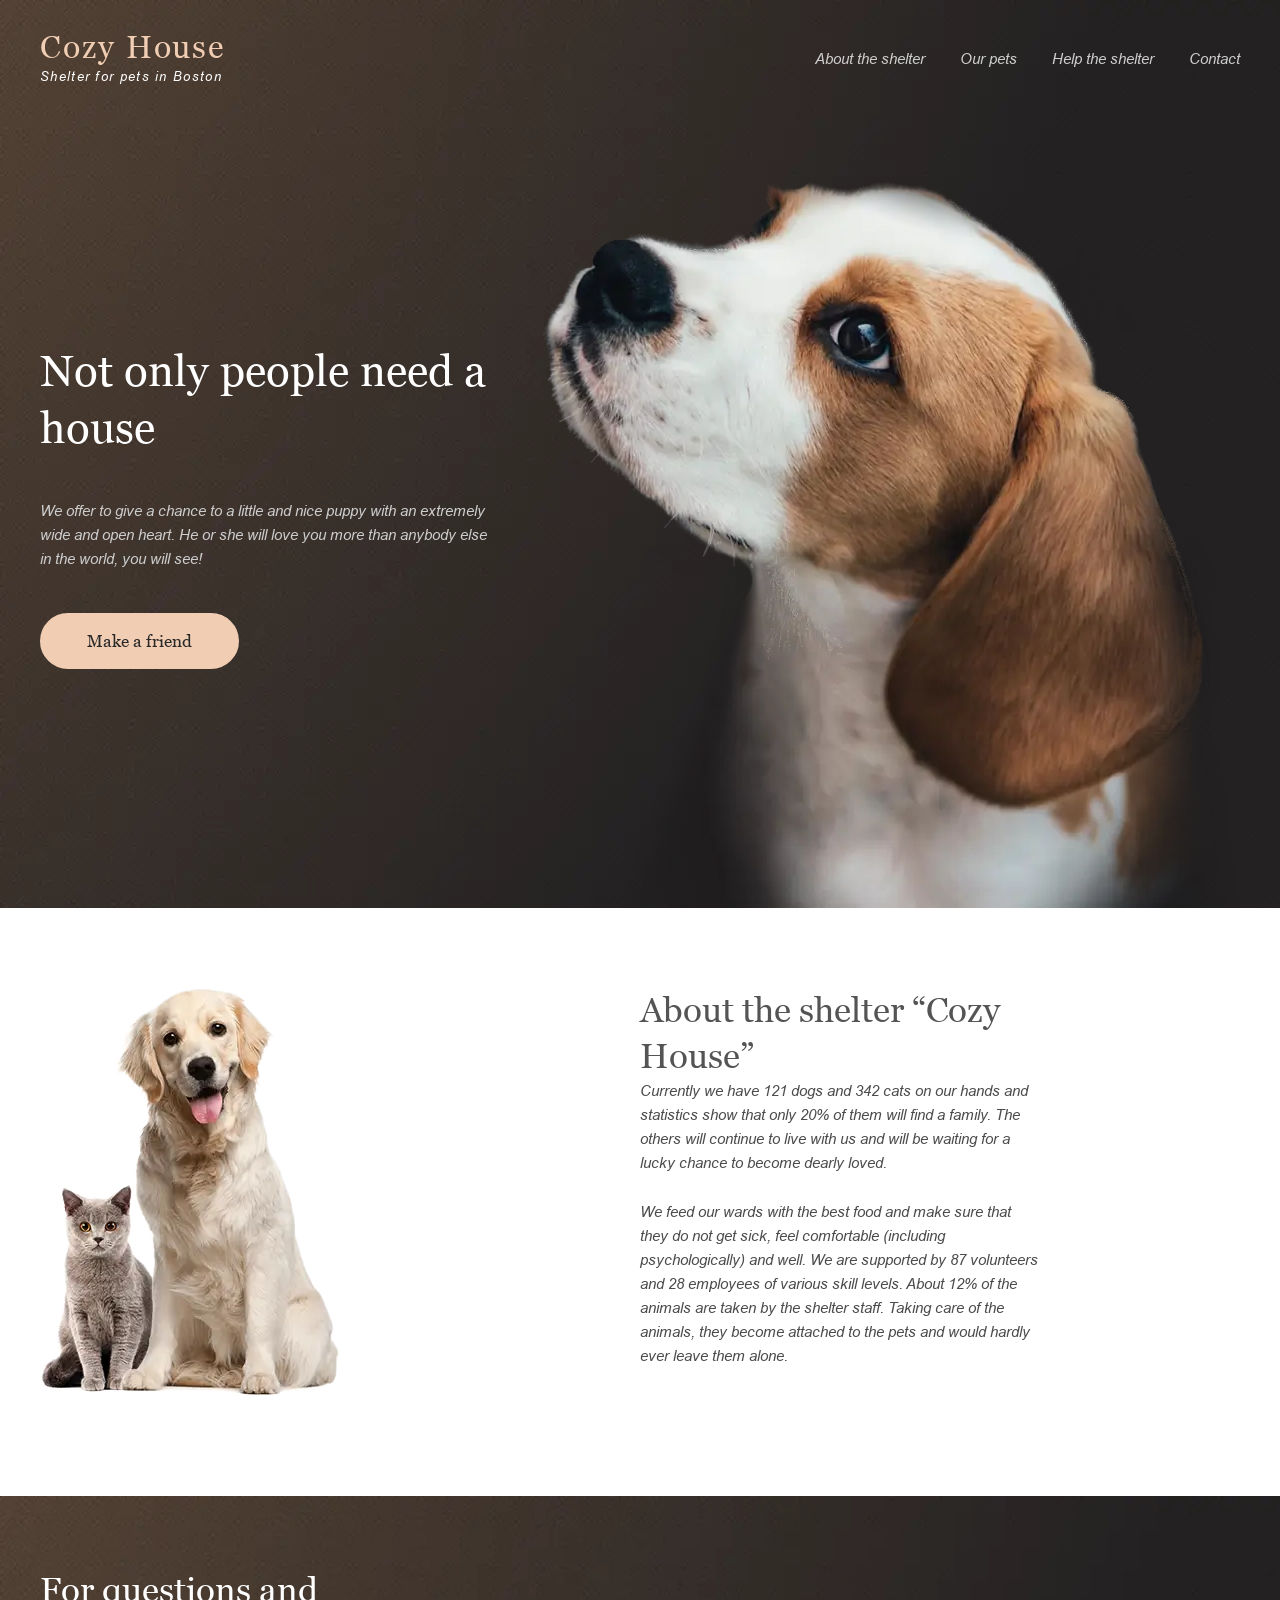
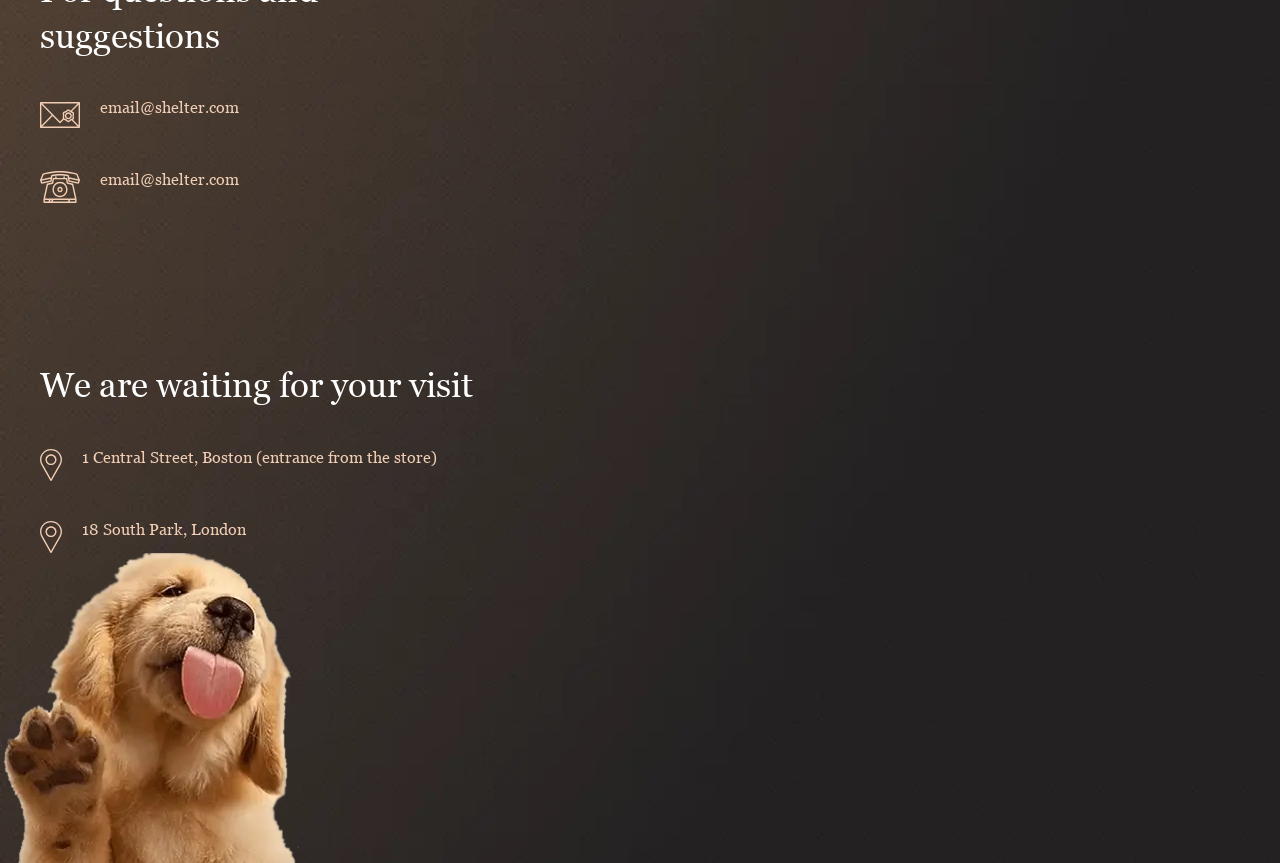
==== index.html @ 94c2198b "feat: initial layout structure" ====
<!DOCTYPE html>
<!-- Коди мов https://html-css.co.ua/html/lang-kodu-mov/ -->
<html lang="en">

<head>
	<!-- Кодування тексту -->
	<meta charset="UTF-8">
	<!-- Налаштування в'юпорту (адаптиву, масштабу тощо) -->
	<meta name="viewport" content="width=device-width, initial-scale=1.0">
	<!-- Відкрити усі вкладки в новій вкладці -->

	<!-- Підключення окремого файлу стилів -->
	<link rel="stylesheet" href="css/style.css">
	<!-- Заголовок сторінки в браузері -->
	<title>shelter</title>

</head>

<body>
	<div class="wrapper">
		<header class="header">
			<div class="header__container">
				<div class="header__logo">
					<div class="header__logo-title">Cozy House</div>
					<span class="header__logo-text">Shelter for pets in Boston</span>
				</div>
				<nav class="header__menu menu">
					<button class="icon-menu" type="button" aria-label="Open menu"><span></span></button>
					<div class="menu__body">
						<ul class="menu__list">
							<li class="menu__item">
								<a href="#hero" class="menu__link">About the shelter</a>
							</li>
							<li class="menu__item">
								<a href="#about" class="menu__link">Our pets</a>
							</li>
							<li class="menu__item">
								<a href="#pets" class="menu__link">Help the shelter</a>
							</li>
							<li class="menu__item">
								<a href="#contact" class="menu__link">Contact</a>
							</li>
						</ul>
					</div>
				</nav>
			</div>
		</header>
		<main class="page">
			<section class="page__hero hero">
				<div class="hero__container">
					<div class="hero__body">
						<div class="hero__component">
							<h1 class="hero__title">Not only people need a house</h1>
							<div class="hero__text">
								<p>
									We offer to give a chance to a little and nice puppy with an extremely wide and
									open
									heart. He or she will love you more than anybody else in the world, you will see!
								</p>
							</div>
							<a href="#pets" class="hero__button button button__bograund">Make a friend</a>
						</div>
						<div class="hero__image">
							<img src="img/image/heder-01.webp" alt="Happy pet in shelter">
						</div>
					</div>
				</div>
			</section>
			<section class="page__about about" id="about">
				<div class="about__container">
					<div class="about__blok">
						<div class="about__content content">
							<h2 class="content__title">About the shelter “Cozy House”</h2>
							<div class="content__text">
								<p>
									Currently we have 121 dogs and 342 cats on our hands and statistics show that only 20% of them will
									find a family. The others will continue to live with us and will be waiting for a lucky chance to
									become dearly loved.
								</p>
								<p>
									We feed our wards with the best food and make sure that they do not get sick, feel comfortable
									(including psychologically) and well. We are supported by 87 volunteers and 28 employees of various
									skill levels. About 12% of the animals are taken by the shelter staff. Taking care of the animals,
									they become attached to the pets and would hardly ever leave them alone.
								</p>
							</div>
						</div>
						<div class="about__img">
							<img src="img/image/about-pets.webp" alt="Pets waiting for adoption">
						</div>
					</div>
				</div>
			</section>



			<!-- 
			<section class="page__slider slider" id="pets">
				<div class="slider__container">
					<div class="slider__content">
						<h2 class="slider__title">Meet our pets</h2>
						<p class="slider__text">Friendly animals ready for adoption and a new home.</p>
					</div>
					<div class="slider__buttons">
						<button class="slider__button slider__button--prev" type="button" aria-label="Previous pet">‹</button>
						<button class="slider__button slider__button--next" type="button" aria-label="Next pet">›</button>
					</div>
					<div class="slider__swiper">
						<div class="slider__swiper-wrapper">
							<article class="slider-blok">
								<h3 class="slider-blok__title">Milo</h3>
								<div class="slider-blok__images">
									<img src="img/image/donation-dog.webp" alt="Milo the dog">
								</div>
							</article>
							<article class="slider-blok">
								<h3 class="slider-blok__title">Luna</h3>
								<div class="slider-blok__images">
									<img src="img/image/footer-puppy.webp" alt="Luna the puppy">
								</div>
							</article>
						</div>
					</div>
				</div>
			</section>

			<section class="page__best-gifts best-gifts" id="support">
				<div class="best-gifts__container">
					<div class="best-gifts__content">
						<h2 class="best-gifts__title">Support our shelter</h2>
						<p class="best-gifts__text">Your help provides food, medicine, and safe housing for animals in need.</p>
					</div>
					<div class="best-gifts__cards">
						<div class="best-gifts__card">
							<h3 class="best-gifts__card-title">Donate</h3>
							<p class="best-gifts__card-text">Help cover food and care expenses.</p>
						</div>
						<div class="best-gifts__card">
							<h3 class="best-gifts__card-title">Volunteer</h3>
							<p class="best-gifts__card-text">Give your time and love to animals.</p>
						</div>
						<div class="best-gifts__card">
							<h3 class="best-gifts__card-title">Share</h3>
							<p class="best-gifts__card-text">Tell friends about our shelter.</p>
						</div>
					</div>
				</div>
			</section>

			<section class="page__cta cta">
				<div class="cta__container">
					<div class="cta__content">
						<h2 class="cta__title">Ready to change a life?</h2>
						<p class="cta__text">Adopt a pet or support our shelter today.</p>
						<a href="#contact" class="cta__button button">Get involved</a>
					</div>
				</div>
			</section> -->

		</main>

		<footer class="footer">
			<div class="footer__container">
				<div class="footer__list">
					<div class="footer__item">
						<h3 class="footer__title">For questions and suggestions</h3>
						<ul class="footer__items item-footer">
							<li class="item-footer__list">
								<a href="mailto:email@shelter.co" class="item-footer__link-icons">
									<img src="img/svg/icon-email.svg" alt="email">
								</a>
								<a href="mailto:email@shelter.co" class="item-footer__link">email@shelter.com</a>
							</li>
							<li class="item-footer__list">
								<a href="tel:+123456789" class="item-footer__link-icons">
									<img src="img/svg/icon-phone.svg" alt="email">
								</a>
								<a href="tel:+123456789" class="item-footer__link">email@shelter.com</a>
							</li>
						</div>
					</div>
					<div class="footer__item">
						<h3 class="footer__title">We are waiting for your visit</h3>
						<ul class="footer__items item-footer">
							<li class="item-footer__list">
								<a href="#" class="item-footer__link-icons">
									<img src="img/svg/pin.svg" alt="email">
								</a>
								<a href="#" class="item-footer__link">1 Central Street, Boston (entrance from the store)</a>
							</li>
							<li class="item-footer__list">
								<a href="#" class="item-footer__link-icons">
									<img src="img/svg/pin.svg" alt="email">
								</a>
								<a href="#" class="item-footer__link">18 South Park, London </a>
							</li>
						</ul>
					</div>
				</div>
				<div class="footer__imege">
					<img src="img/image/footer-puppy.webp" alt="">
				</div>
			</div>
		</footer>
	</div>
	<script src="js/script.js"></script>
</body>

</html>
---- css/style.css ----
@charset "UTF-8";
/* Підключення фрифтів */
/* Google Fonts (Plugin) */
/* Локальне підключення шрифтів */
@import url("reset.css");
@font-face {
  font-family: "Georgia";
  src: url("../fonts/Georgia.woff2") format("woff2");
  font-weight: 400;
  font-style: normal;
  font-display: swap;
}
@font-face {
  font-family: "Georgia";
  src: url("../fonts/Georgia-Bold.woff2") format("woff2");
  font-weight: 700;
  font-style: normal;
  font-display: swap;
}
@font-face {
  font-family: "Georgia";
  src: url("../fonts/Georgia-Italic.woff2") format("woff2");
  font-weight: 500;
  font-style: italic;
  font-display: swap;
}
/* .... */
@font-face {
  font-family: "Arial";
  src: url("../fonts/Arial-ItalicMT.woff2") format("woff2");
  font-weight: 400;
  font-style: italic;
  font-display: swap;
}
/* Скидання стилів */
/* Скидання змінних */
:root {
  --color-light-xl: #fff;
  --color-light-l: #f6f6f6;
  --color-light-s: #fafafa;
  --color-dark-s: #cdcdcd;
  --color-dark-m: #b2b2b2;
  --color-dark-l: #545454;
  --color-dark-xl: #4c4c4c;
  --color-dark-2xl: #444;
  --color-dark-3xl: #292929;
  --color-primary: #f1cdb3;
  --color-primary-light: #fddcc4;
  --start-screen-gradient-background: #211f20;
  --footer-gradient-background: #211f20;
  --font-family: "Georgia", sans-serif;
  --second-family: "Arial", sans-serif;
  --third-family: "Inter", sans-serif;
}

/* Основні стилі */
body {
  font-family: var(--font-family);
  font-size: 16px;
  line-height: 148%;
  color: var(--dark);
}

.wrapper {
  min-height: 100%;
  overflow: clip; /* clip */
  display: flex;
  flex-direction: column;
  position: relative;
  z-index: 2;
}

.wrapper > main {
  flex-grow: 1;
}

/* --------------------- */
[class*=__container] {
  max-width: 1230px;
  padding-inline: 15px;
  margin: 0 auto;
}

/* --------------------- */
/* Стилі для header */
.header {
  position: fixed;
  inset-inline: 0;
  padding-block-start: 30px;
  background: url(../img/image/background.webp) 0 0/cover no-repeat scroll;
}
.header__container {
  display: flex;
  align-items: center;
  justify-content: space-between;
}
.header__logo {
  display: grid;
}
.header__logo-title {
  font-family: var(--font-family);
  font-size: 32px;
  line-height: 110%;
  letter-spacing: 0.06em;
  color: var(--color-primary);
}
.header__logo-text {
  font-family: var(--second-family);
  font-size: 13px;
  letter-spacing: 0.1em;
  color: var(--color-light-xl);
}
.menu__list {
  display: flex;
  flex-wrap: wrap;
  align-items: center;
  justify-content: center;
  gap: 35px;
  line-height: 1.6;
}
.menu__item {
  font-family: var(--second-family);
  font-size: 15px;
  color: var(--color-dark-s);
}
.menu__link {
  font-family: var(--second-family);
  font-size: 15px;
  color: var(--color-dark-s);
}
.menu__link:hover {
  border-block-end: 3px solid var(--color-primary);
}

.icon-menu {
  display: none;
}

/* Стилі для main */
.page__hero {
  padding-block-start: 11.25rem;
  background: url(../img/image/background.webp) 0 0/cover no-repeat scroll;
}
.page__about {
  padding-block: 80px 100px;
}

.hero__body {
  display: flex;
  -moz-column-gap: 2.625rem;
       column-gap: 2.625rem;
}
.hero__component {
  padding-block-start: 10.1875rem;
}
.hero__component :not(:last-child) {
  margin-block-end: 2.625rem;
}
.hero__title {
  font-family: var(--font-family);
  font-weight: 400;
  font-size: 44px;
  line-height: 130%;
  color: var(--color-light-xl);
}
.hero__text {
  font-family: var(--second-family);
  font-weight: 400;
  font-size: 15px;
  line-height: 160%;
  color: var(--color-dark-s);
}
.hero__image {
  aspect-ratio: 698/728;
}
.hero__image img {
  -o-object-fit: cover;
     object-fit: cover;
}

.about__blok {
  display: grid;
  grid-template-columns: 1fr 1fr;
  align-self: center;
  justify-self: center;
}
.about__content {
  order: 2;
  width: 400px;
}
.about__img {
  margin-inline-end: 120px;
  order: 1;
}
.about__img img {
  -o-object-fit: cover;
     object-fit: cover;
}

/* Стилі для footer */
.footer {
  background: url(../img/image/background.webp) 0 0/cover no-repeat scroll;
}
.footer__container {
  margin-block-start: 56px;
  display: flex;
  flex-wrap: wrap;
  gap: 160px;
}
.footer__list {
  flex-basis: 61.65%;
  padding-block-start: 16px;
  display: flex;
  gap: 160px;
}
.footer__item:first-of-type {
  width: 48%;
}
.footer__title {
  font-size: 35px;
  line-height: 1.3;
  color: var(--color-light-xl);
}
.footer__imege {
  width: 300px;
}
.footer__imege img {
  aspect-ratio: 300/310;
  -o-object-fit: cover;
     object-fit: cover;
}

.item-footer {
  margin-block-start: 40px;
}
.item-footer__list:not(:last-child) {
  margin-block-end: 40px;
}
.item-footer__list {
  display: flex;
  gap: 20px;
}
.item-footer__link {
  line-height: 1.15;
  color: var(--color-primary);
}
.item-footer__link:hover {
  text-decoration: underline;
}

/* БЕМ елементі @import */
.button {
  border: 2px solid var(--color-primary);
  border-radius: 6.25rem;
  padding: 0.9375rem 2.8125rem;
  font-size: 17px;
  line-height: 1.3;
  color: var(--color-dark-3xl);
}
.button__bograund {
  background: var(--color-primary);
}
.button:hover {
  color: var(--color-dark-3xl);
  background: var(--color-primary-light);
}

.content__title {
  font-size: 35px;
  line-height: 1.3;
  color: var(--color-dark-l);
}
.content__text {
  font-family: var(--second-family);
  font-size: 15px;
  line-height: 1.6;
  color: var(--color-dark-xl);
}
.content__text :not(:last-child) {
  margin-block-end: 25px;
}
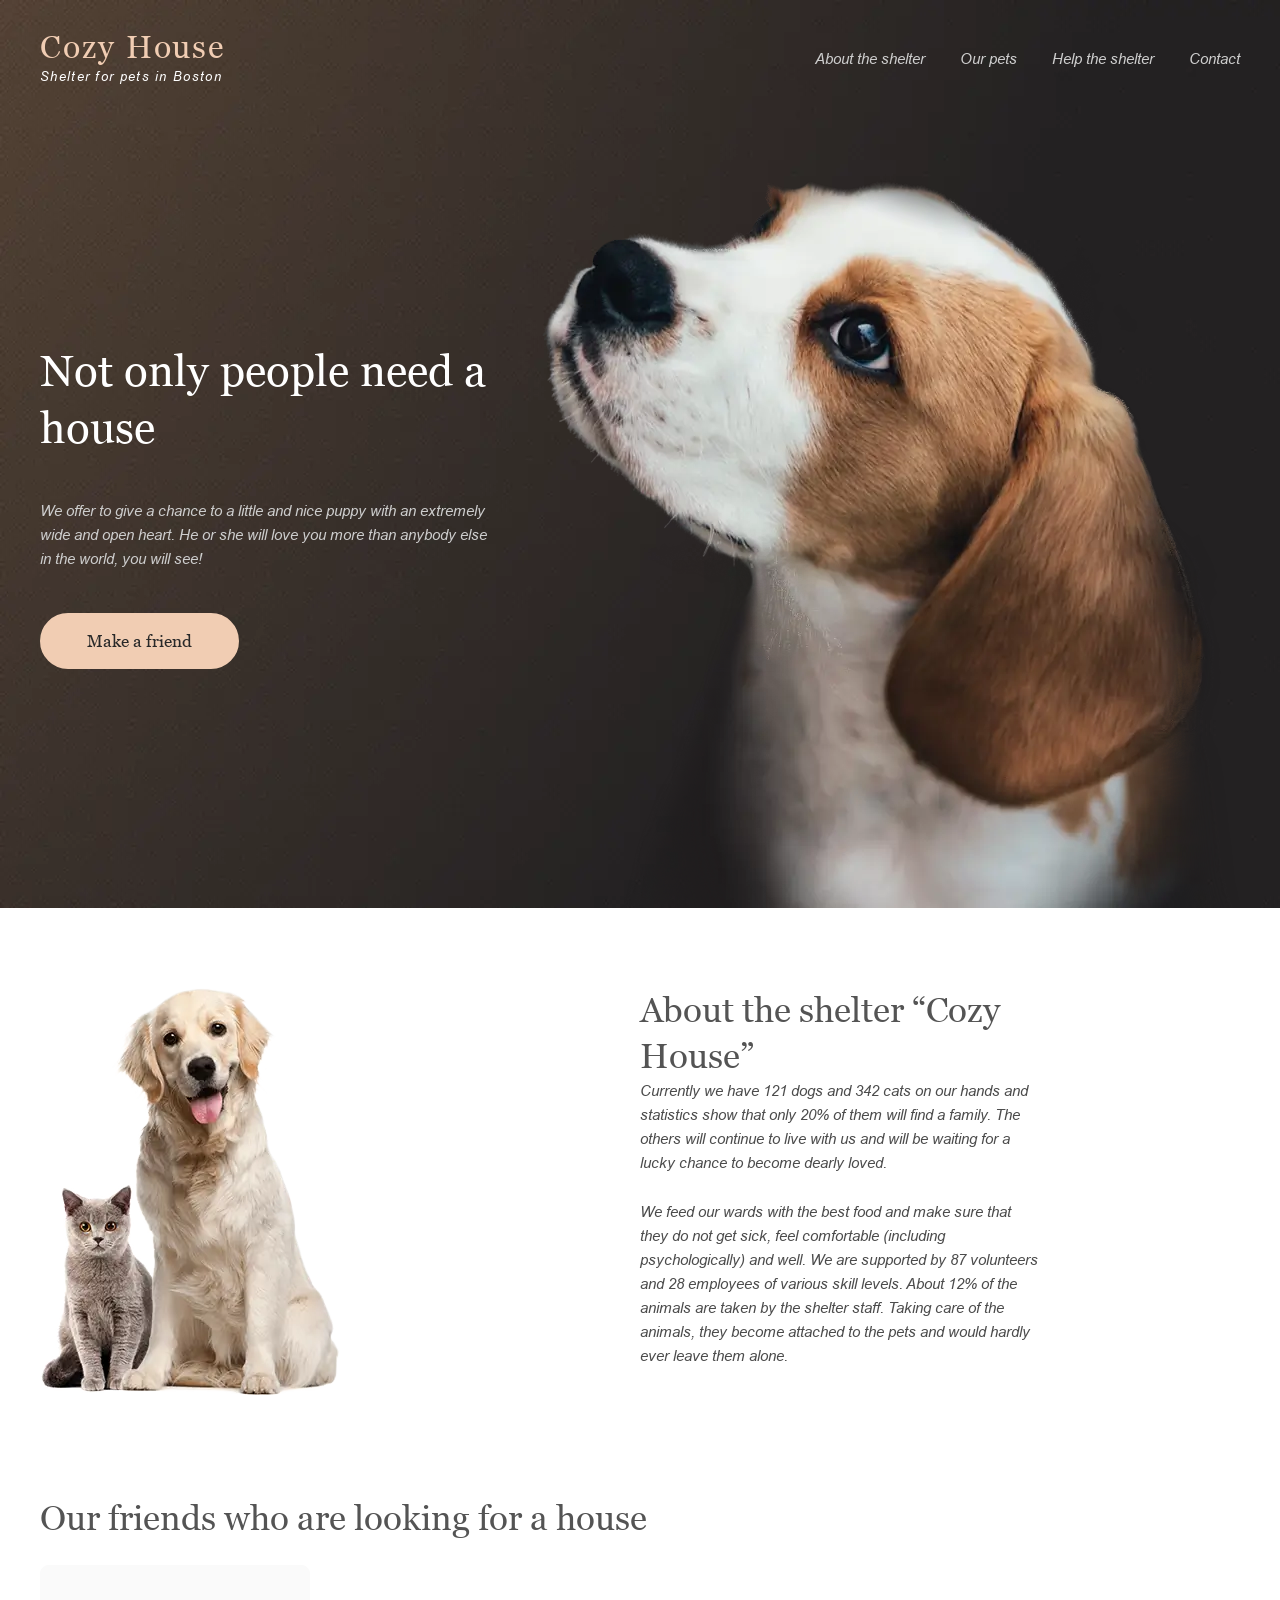
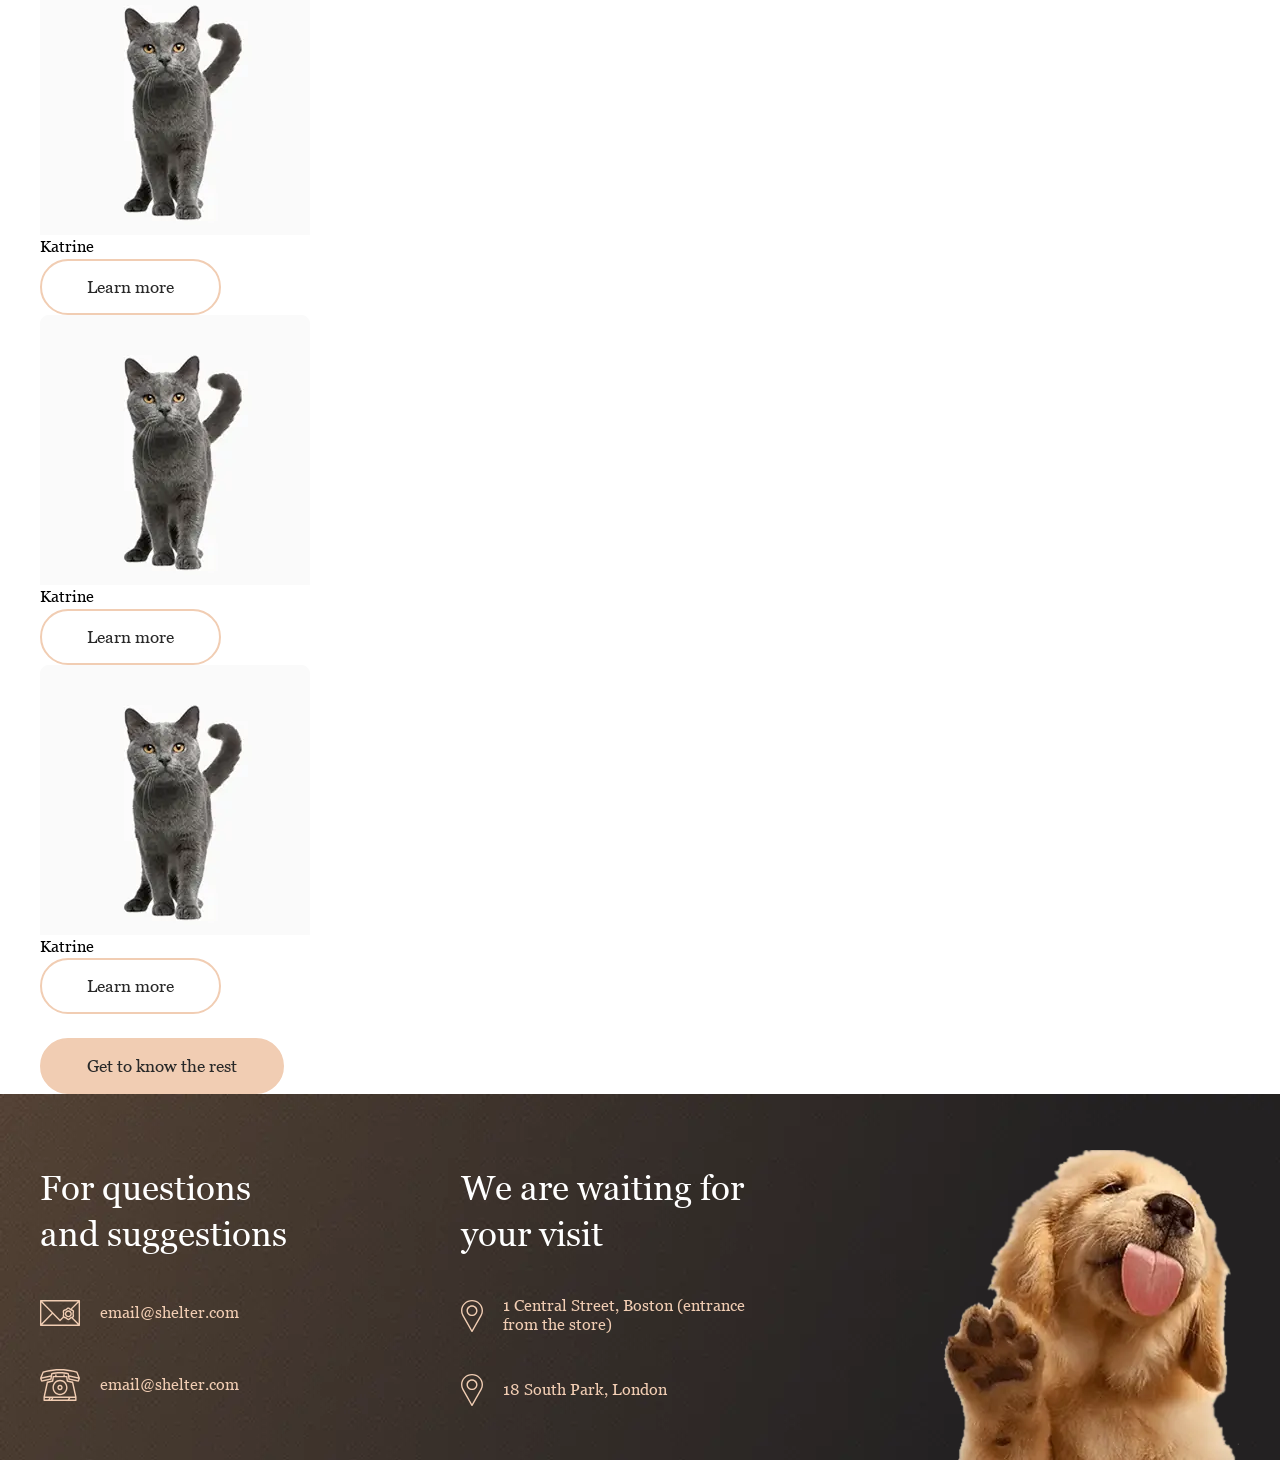
==== commit 3b8aa8dd: "feat: добавил секцию слайдера" ====
--- a/index.html
+++ b/index.html
@@ -91,38 +91,64 @@
 					</div>
 				</div>
 			</section>
-
-
-
+			<section class="page__pets pets" id="pets">
+				<div class="pets__container">
+					<div class="pets__content content">
+						<h2 class="content__title">
+							Our friends who are looking for a house
+						</h2>
+					</div>
+					<div class="pets__slider slider">
+						<div class="slider__swiper">
+							<button class="slider__button slider__button--prev">
+							</button>
+							<div class="slider__wrapper">
+								<div class="slider__track">
+									<!-- 1 слайд -->
+									<div class="slider__slide slide">
+										<div class="slider__image">
+											<img src="img/image/pets/01.webp" alt="Первый слайд">
+										</div>
+										<div class="slider__blok">
+											<h3 class="slider__title">Katrine</h3>
+											<a href="#" class="slider__button button">Learn more</a>
+										</div>
+									</div>
+									<!-- 2 слайд -->
+									<div class="slider__slide slide">
+										<div class="slider__image">
+											<img src="img/image/pets/01.webp" alt="Первый слайд">
+										</div>
+										<div class="slider__blok">
+											<h3 class="slider__title">Katrine</h3>
+											<a href="#" class="slider__button button">Learn more</a>
+										</div>
+									</div>
+									<!-- 3 слайд -->
+									<div class="slider__slide slide">
+										<div class="slider__image">
+											<img src="img/image/pets/01.webp" alt="Первый слайд">
+										</div>
+										<div class="slider__blok">
+											<h3 class="slider__title">Katrine</h3>
+											<a href="#" class="slider__button button">Learn more</a>
+										</div>
+									</div>
+
+
+								</div>
+							</div>
+						</div>
+						<button class="slider__button slider__button--next">
+
+						</button>
+					</div>
+					<a href="" class="pets__button button button__bograund">Get to know the rest</a>
+
+
+				</div>
+			</section>
 			<!-- 
-			<section class="page__slider slider" id="pets">
-				<div class="slider__container">
-					<div class="slider__content">
-						<h2 class="slider__title">Meet our pets</h2>
-						<p class="slider__text">Friendly animals ready for adoption and a new home.</p>
-					</div>
-					<div class="slider__buttons">
-						<button class="slider__button slider__button--prev" type="button" aria-label="Previous pet">‹</button>
-						<button class="slider__button slider__button--next" type="button" aria-label="Next pet">›</button>
-					</div>
-					<div class="slider__swiper">
-						<div class="slider__swiper-wrapper">
-							<article class="slider-blok">
-								<h3 class="slider-blok__title">Milo</h3>
-								<div class="slider-blok__images">
-									<img src="img/image/donation-dog.webp" alt="Milo the dog">
-								</div>
-							</article>
-							<article class="slider-blok">
-								<h3 class="slider-blok__title">Luna</h3>
-								<div class="slider-blok__images">
-									<img src="img/image/footer-puppy.webp" alt="Luna the puppy">
-								</div>
-							</article>
-						</div>
-					</div>
-				</div>
-			</section>
 
 			<section class="page__best-gifts best-gifts" id="support">
 				<div class="best-gifts__container">
@@ -177,7 +203,7 @@
 								</a>
 								<a href="tel:+123456789" class="item-footer__link">email@shelter.com</a>
 							</li>
-						</div>
+						</ul>
 					</div>
 					<div class="footer__item">
 						<h3 class="footer__title">We are waiting for your visit</h3>
@@ -198,7 +224,7 @@
 					</div>
 				</div>
 				<div class="footer__imege">
-					<img src="img/image/footer-puppy.webp" alt="">
+					<img src="img/image/footer-puppy.webp" alt="footer-puppy">
 				</div>
 			</div>
 		</footer>
--- a/css/style.css
+++ b/css/style.css
@@ -233,12 +233,13 @@
 .item-footer {
   margin-block-start: 40px;
 }
+.item-footer__list {
+  display: flex;
+  gap: 20px;
+  align-items: center;
+}
 .item-footer__list:not(:last-child) {
   margin-block-end: 40px;
-}
-.item-footer__list {
-  display: flex;
-  gap: 20px;
 }
 .item-footer__link {
   line-height: 1.15;
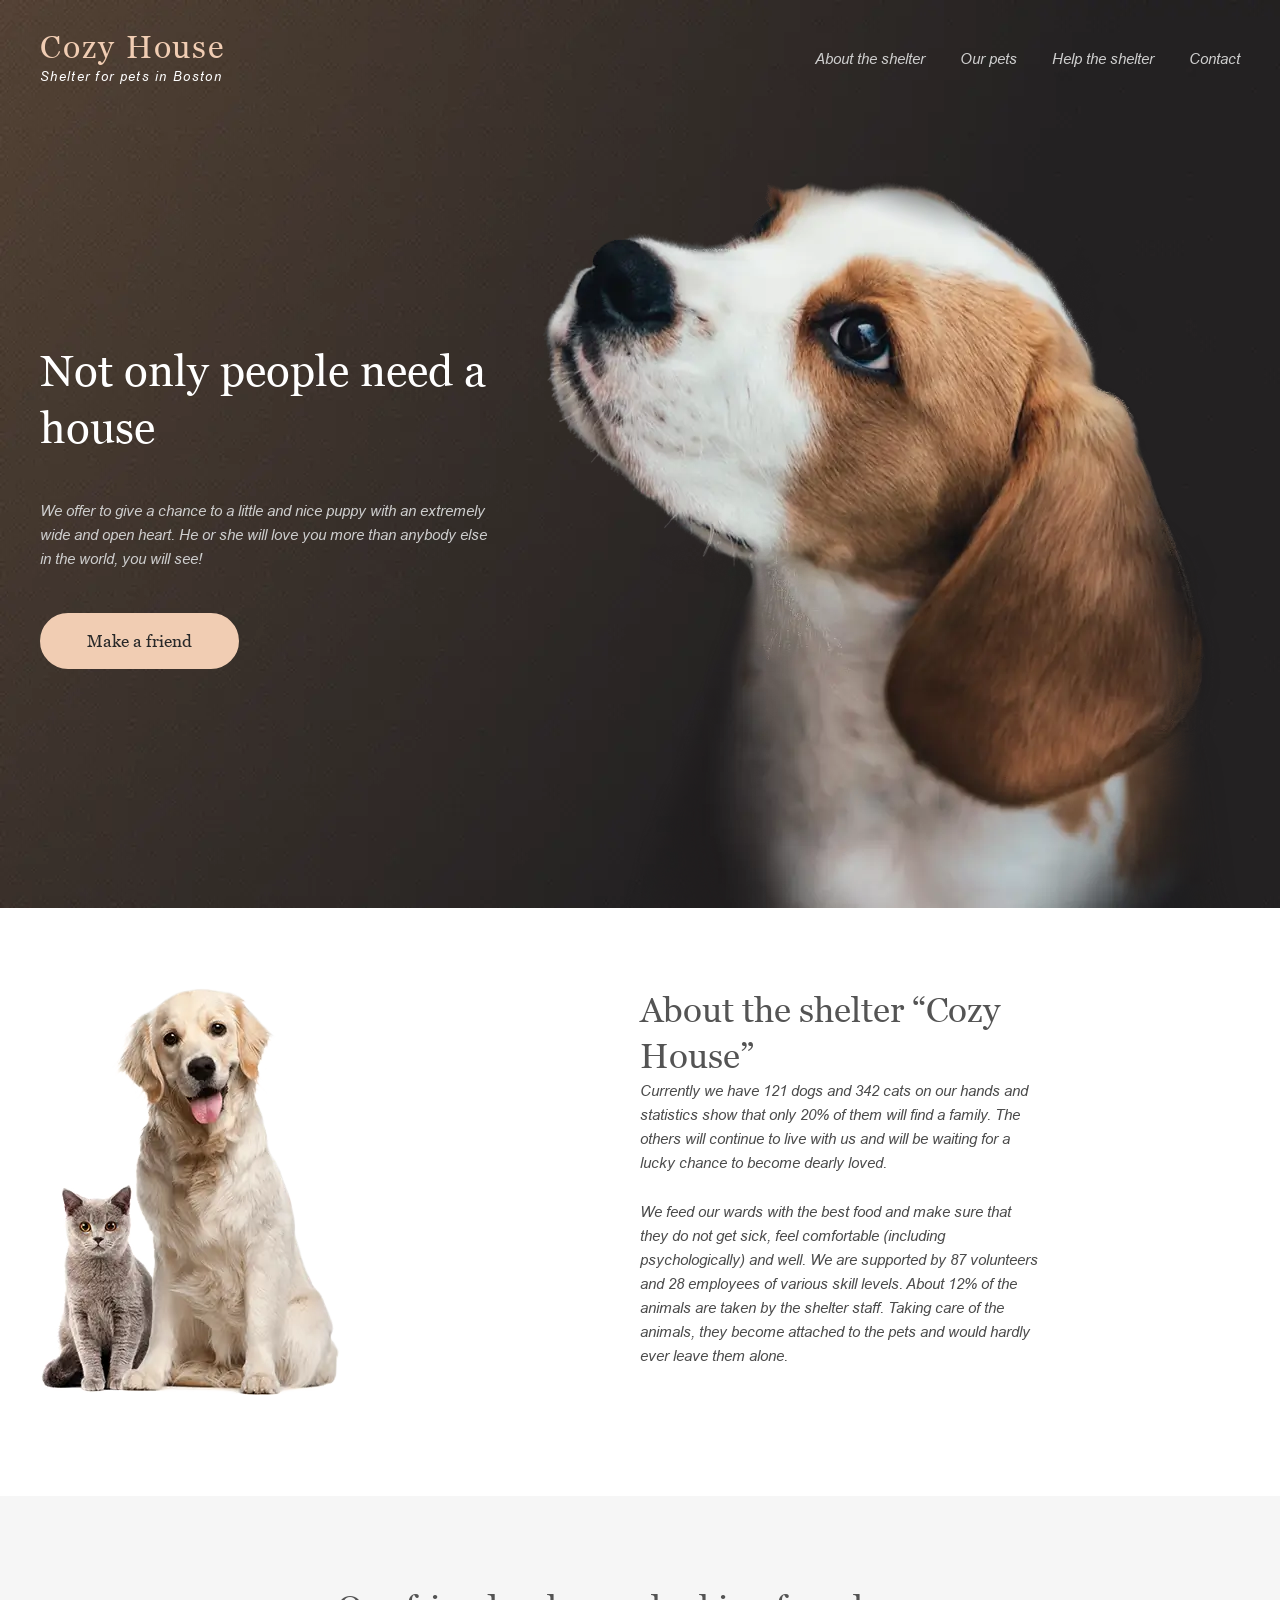
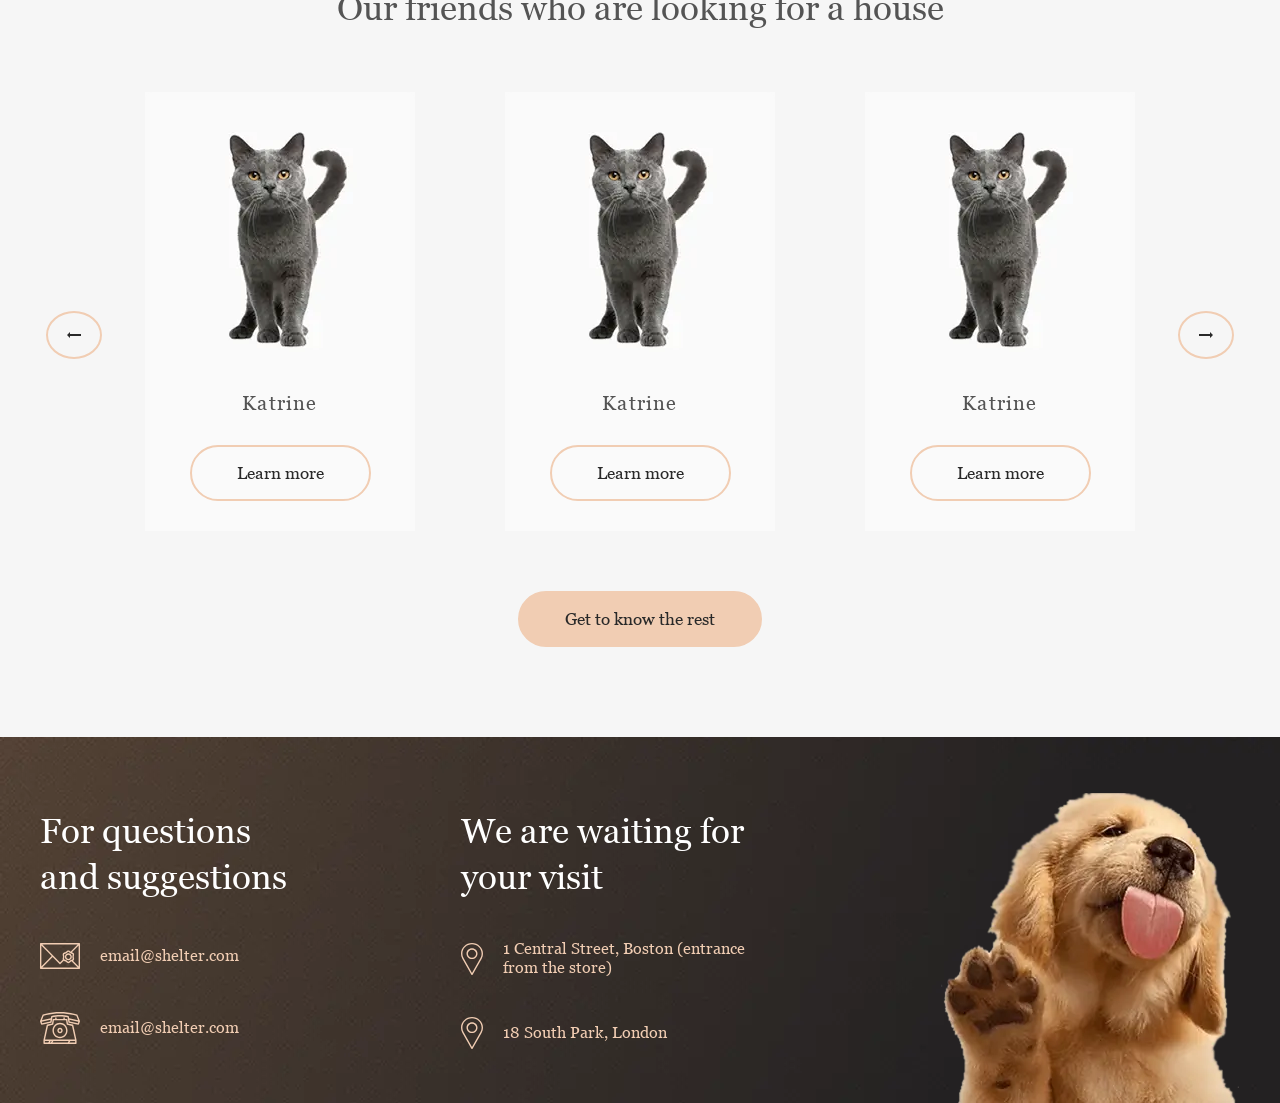
==== commit f9fb81fb: "feat: added pets slider layout and scss styles" ====
--- a/index.html
+++ b/index.html
@@ -101,46 +101,45 @@
 					<div class="pets__slider slider">
 						<div class="slider__swiper">
 							<button class="slider__button slider__button--prev">
+								<img src="img/svg/arrow.svg" alt="arrow">
 							</button>
 							<div class="slider__wrapper">
 								<div class="slider__track">
 									<!-- 1 слайд -->
 									<div class="slider__slide slide">
-										<div class="slider__image">
+										<div class="slide__image">
 											<img src="img/image/pets/01.webp" alt="Первый слайд">
 										</div>
-										<div class="slider__blok">
-											<h3 class="slider__title">Katrine</h3>
-											<a href="#" class="slider__button button">Learn more</a>
+										<div class="slide__blok">
+											<h3 class="slide__title">Katrine</h3>
+											<a href="#" class="slide__button button">Learn more</a>
 										</div>
 									</div>
 									<!-- 2 слайд -->
 									<div class="slider__slide slide">
-										<div class="slider__image">
+										<div class="slide__image">
 											<img src="img/image/pets/01.webp" alt="Первый слайд">
 										</div>
-										<div class="slider__blok">
-											<h3 class="slider__title">Katrine</h3>
-											<a href="#" class="slider__button button">Learn more</a>
+										<div class="slide__blok">
+											<h3 class="slide__title">Katrine</h3>
+											<a href="#" class="slide__button button">Learn more</a>
 										</div>
 									</div>
 									<!-- 3 слайд -->
 									<div class="slider__slide slide">
-										<div class="slider__image">
+										<div class="slide__image">
 											<img src="img/image/pets/01.webp" alt="Первый слайд">
 										</div>
-										<div class="slider__blok">
-											<h3 class="slider__title">Katrine</h3>
-											<a href="#" class="slider__button button">Learn more</a>
+										<div class="slide__blok">
+											<h3 class="slide__title">Katrine</h3>
+											<a href="#" class="slide__button button">Learn more</a>
 										</div>
 									</div>
-
-
 								</div>
 							</div>
 						</div>
 						<button class="slider__button slider__button--next">
-
+							<img src="img/svg/arrow.svg" alt="arrow">
 						</button>
 					</div>
 					<a href="" class="pets__button button button__bograund">Get to know the rest</a>
--- a/css/style.css
+++ b/css/style.css
@@ -85,6 +85,7 @@
 /* Стилі для header */
 .header {
   position: fixed;
+  z-index: 50;
   inset-inline: 0;
   padding-block-start: 30px;
   background: url(../img/image/background.webp) 0 0/cover no-repeat scroll;
@@ -144,6 +145,9 @@
 .page__about {
   padding-block: 80px 100px;
 }
+.page__pets {
+  padding: 5.625rem;
+}
 
 .hero__body {
   display: flex;
@@ -195,6 +199,84 @@
 .about__img img {
   -o-object-fit: cover;
      object-fit: cover;
+}
+
+.pets {
+  background: var(--color-light-l);
+}
+.pets__container {
+  display: flex;
+  flex-direction: column;
+  align-items: center;
+  justify-content: center;
+  row-gap: 3.75rem;
+}
+.pets__button {
+  align-items: flex-end;
+}
+
+.slider {
+  position: relative;
+  z-index: 0;
+}
+.slider__button {
+  border-radius: 50%;
+  border: 2px solid var(--color-primary);
+  display: flex;
+  padding: 19px;
+}
+.slider__button--prev {
+  position: absolute;
+  left: -10%;
+  top: 50%;
+}
+.slider__button--next {
+  position: absolute;
+  right: -10%;
+  top: 50%;
+  rotate: 180deg;
+}
+.slider__button:hover {
+  background: var(--color-primary-light);
+}
+.slider__track {
+  display: flex;
+  -moz-column-gap: 90px;
+       column-gap: 90px;
+}
+.slider__slide {
+  background: var(--color-light-s);
+  padding-block-end: 1.875rem;
+}
+
+.slide__image {
+  width: 100%;
+  height: 270px;
+}
+.slide__image img {
+  width: 100%;
+  height: 100%;
+  -o-object-fit: cover;
+     object-fit: cover;
+}
+.slide__image:not(:last-child) {
+  margin-block-end: 30px;
+}
+.slide__blok {
+  display: flex;
+  flex-direction: column;
+  align-items: center;
+  justify-content: center;
+  row-gap: 1.875rem;
+  padding-inline: 10px;
+}
+.slide__title {
+  font-size: 20px;
+  letter-spacing: 0.06em;
+  color: var(--color-dark-l);
+}
+.slide__button {
+  align-items: flex-end;
 }
 
 /* Стилі для footer */
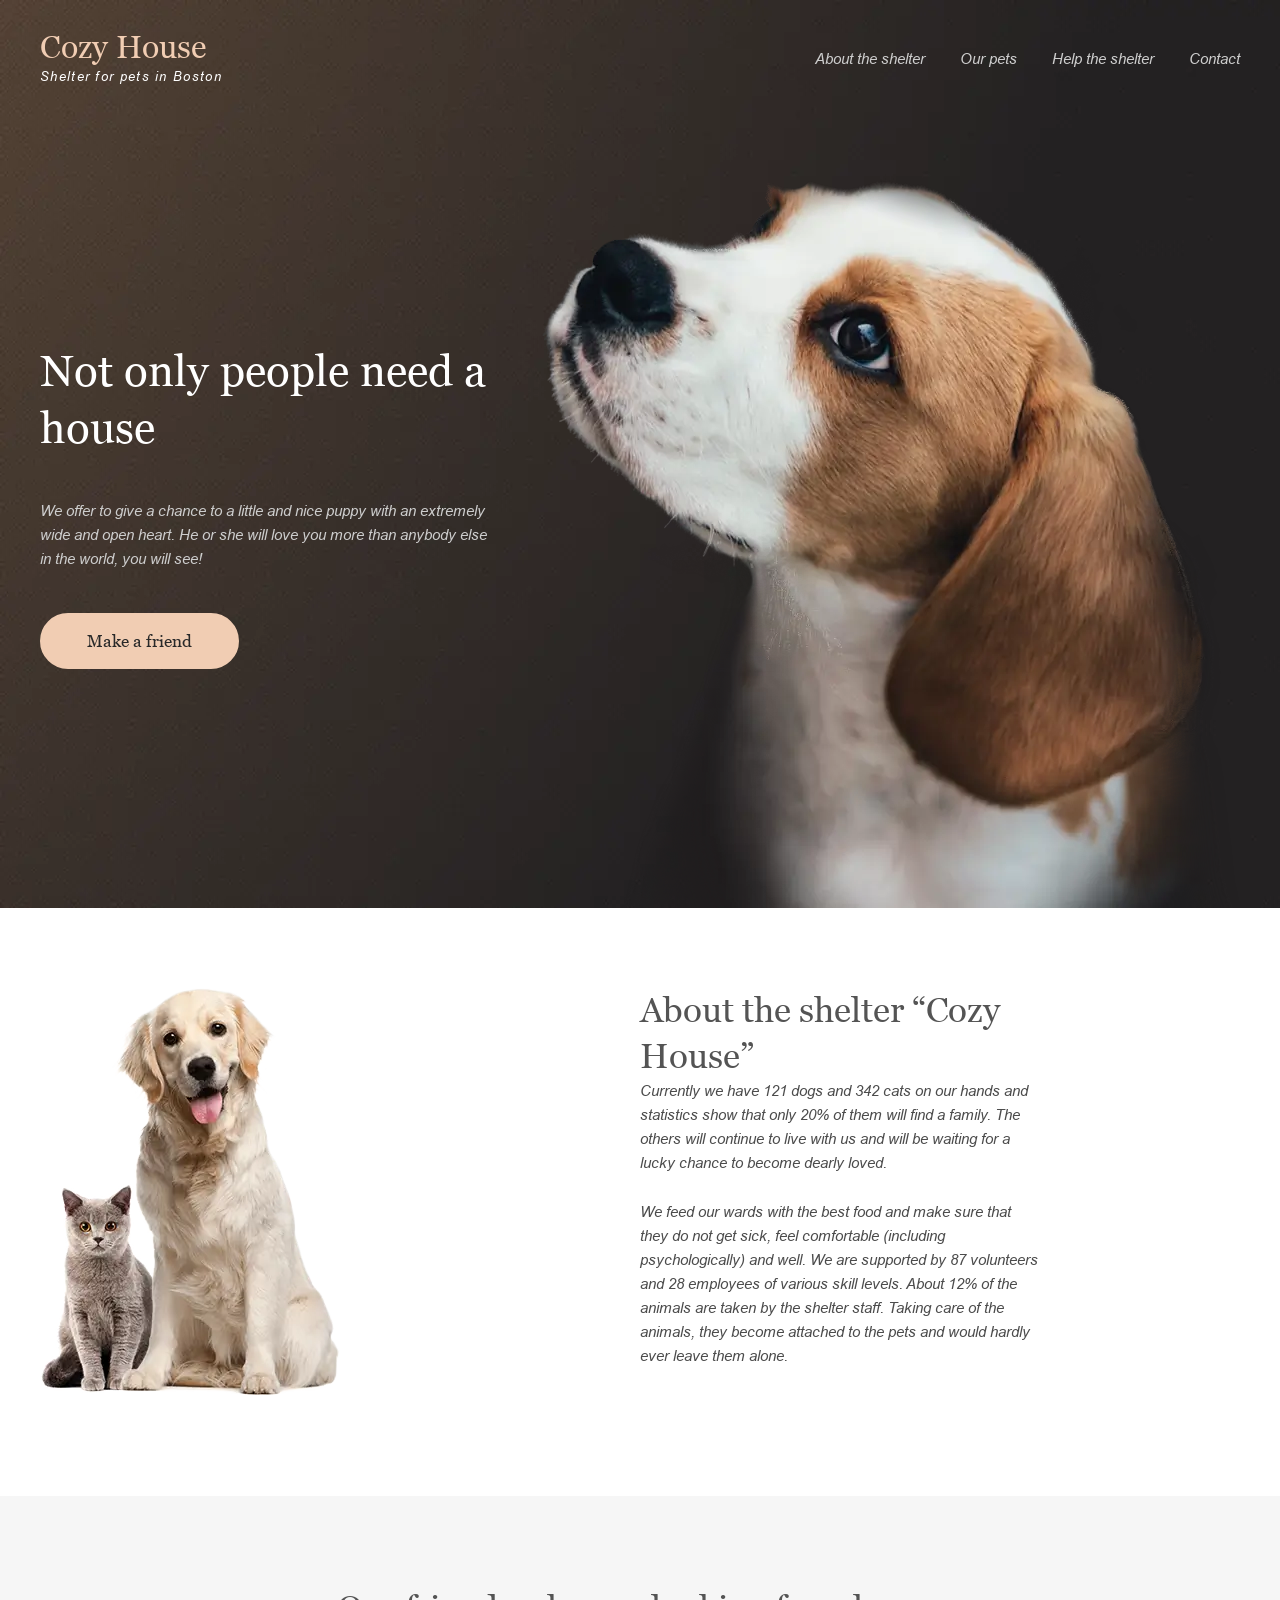
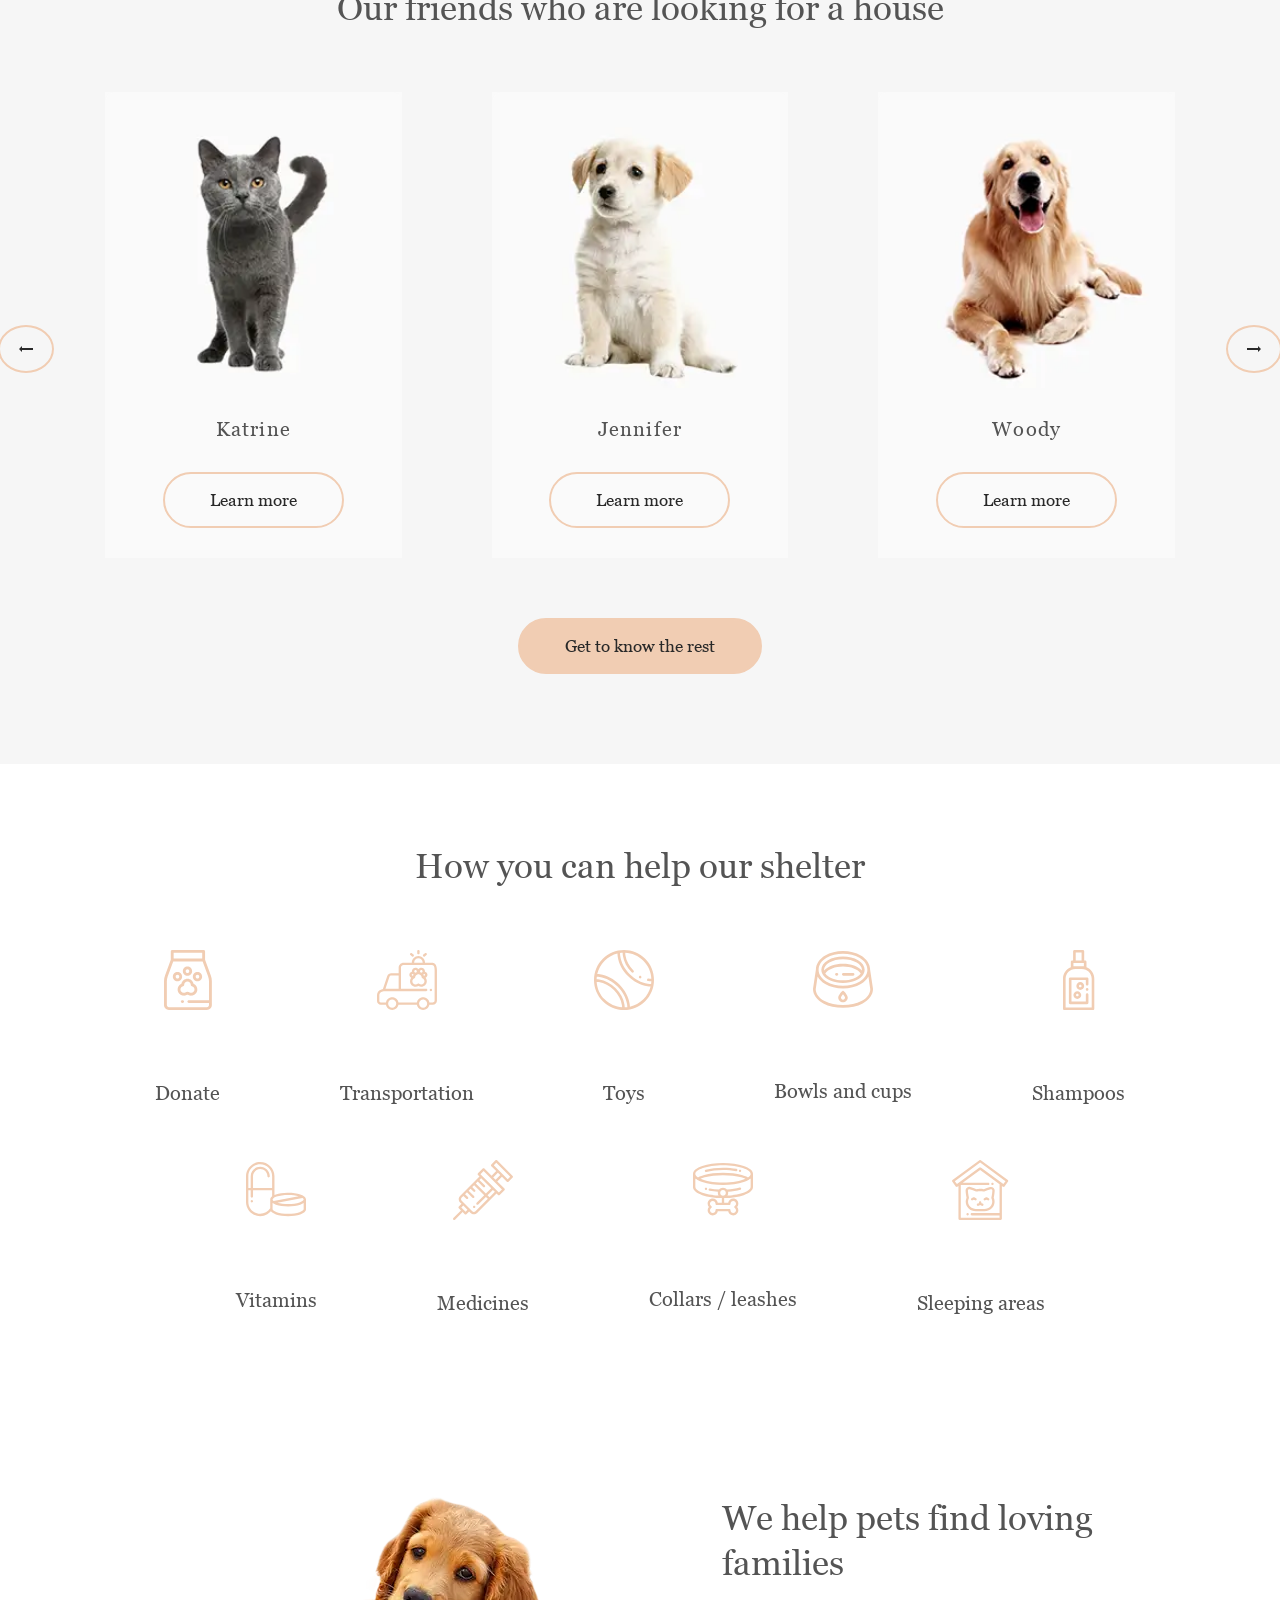
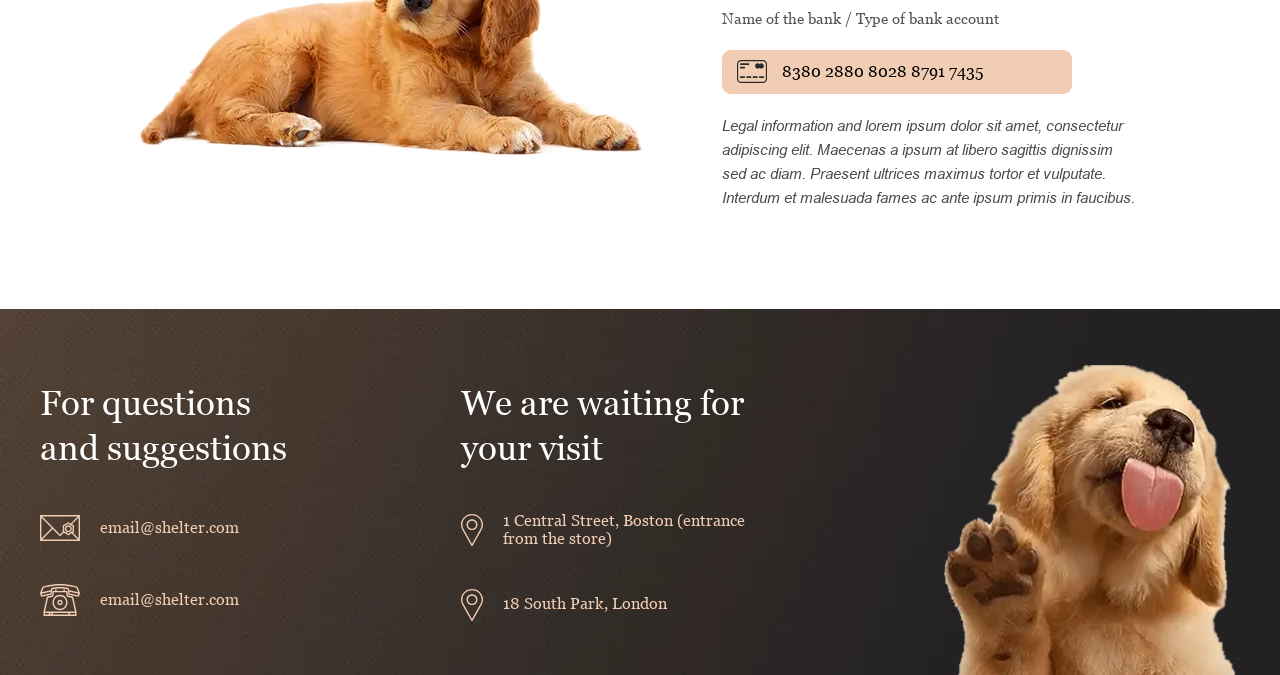
==== commit d372489c: "feat: completed desktop version layout for both pages" ====
--- a/index.html
+++ b/index.html
@@ -7,7 +7,7 @@
 	<meta charset="UTF-8">
 	<!-- Налаштування в'юпорту (адаптиву, масштабу тощо) -->
 	<meta name="viewport" content="width=device-width, initial-scale=1.0">
-	<!-- Відкрити усі вкладки в новій вкладці -->
+
 
 	<!-- Підключення окремого файлу стилів -->
 	<link rel="stylesheet" href="css/style.css">
@@ -18,11 +18,11 @@
 
 <body>
 	<div class="wrapper">
-		<header class="header">
+		<header class="header header--bg">
 			<div class="header__container">
 				<div class="header__logo">
-					<div class="header__logo-title">Cozy House</div>
-					<span class="header__logo-text">Shelter for pets in Boston</span>
+					<div class="header__logo-title header__logo-title--bg">Cozy House</div>
+					<span class="header__logo-text header__logo-text--bg">Shelter for pets in Boston</span>
 				</div>
 				<nav class="header__menu menu">
 					<button class="icon-menu" type="button" aria-label="Open menu"><span></span></button>
@@ -118,20 +118,20 @@
 									<!-- 2 слайд -->
 									<div class="slider__slide slide">
 										<div class="slide__image">
-											<img src="img/image/pets/01.webp" alt="Первый слайд">
+											<img src="img/image/pets/02.webp" alt="Первый слайд">
 										</div>
 										<div class="slide__blok">
-											<h3 class="slide__title">Katrine</h3>
+											<h3 class="slide__title">Jennifer</h3>
 											<a href="#" class="slide__button button">Learn more</a>
 										</div>
 									</div>
 									<!-- 3 слайд -->
 									<div class="slider__slide slide">
 										<div class="slide__image">
-											<img src="img/image/pets/01.webp" alt="Первый слайд">
+											<img src="img/image/pets/03.webp" alt="Первый слайд">
 										</div>
 										<div class="slide__blok">
-											<h3 class="slide__title">Katrine</h3>
+											<h3 class="slide__title">Woody</h3>
 											<a href="#" class="slide__button button">Learn more</a>
 										</div>
 									</div>
@@ -142,48 +142,87 @@
 							<img src="img/svg/arrow.svg" alt="arrow">
 						</button>
 					</div>
-					<a href="" class="pets__button button button__bograund">Get to know the rest</a>
-
-
-				</div>
-			</section>
-			<!-- 
-
-			<section class="page__best-gifts best-gifts" id="support">
-				<div class="best-gifts__container">
-					<div class="best-gifts__content">
-						<h2 class="best-gifts__title">Support our shelter</h2>
-						<p class="best-gifts__text">Your help provides food, medicine, and safe housing for animals in need.</p>
-					</div>
-					<div class="best-gifts__cards">
-						<div class="best-gifts__card">
-							<h3 class="best-gifts__card-title">Donate</h3>
-							<p class="best-gifts__card-text">Help cover food and care expenses.</p>
-						</div>
-						<div class="best-gifts__card">
-							<h3 class="best-gifts__card-title">Volunteer</h3>
-							<p class="best-gifts__card-text">Give your time and love to animals.</p>
-						</div>
-						<div class="best-gifts__card">
-							<h3 class="best-gifts__card-title">Share</h3>
-							<p class="best-gifts__card-text">Tell friends about our shelter.</p>
-						</div>
-					</div>
-				</div>
-			</section>
-
-			<section class="page__cta cta">
-				<div class="cta__container">
-					<div class="cta__content">
-						<h2 class="cta__title">Ready to change a life?</h2>
-						<p class="cta__text">Adopt a pet or support our shelter today.</p>
-						<a href="#contact" class="cta__button button">Get involved</a>
-					</div>
-				</div>
-			</section> -->
-
+					<a href="our-pets.html" target="blank" class="pets__button button button__bograund">Get to know the rest</a>
+				</div>
+			</section>
+			<section class="page__help help" id="support">
+				<div class="help__container">
+					<div class="help__content content">
+						<h2 class="content__title">
+							How you can help our shelter
+						</h2>
+					</div>
+					<div class="help__cards">
+						<a href="#" class="help__card-link card-link">
+							<img src="img/svg/food.svg" alt="food" class="card-link__icon">
+							<h4 class="card-link__title">Donate</h4>
+						</a>
+						<a href="#" class="help__card-link card-link">
+							<img src="img/svg/transportation.svg" alt="transportation" class="card-link__icon">
+							<h4 class="card-link__title">Transportation</h4>
+						</a>
+						<a href="#" class="help__card-link card-link">
+							<img src="img/svg/toys.svg" alt="toys" class="card-link__icon">
+							<h4 class="card-link__title">Toys</h4>
+						</a>
+						<a href="#" class="help__card-link card-link">
+							<img src="img/svg/bowls-and-cups.svg" alt="bowls-and-cups" class="card-link__icon">
+							<h4 class="card-link__title">Bowls and cups</h4>
+						</a>
+						<a href="#" class="help__card-link card-link">
+							<img src="img/svg/shampoos.svg" alt="shampoos" class="card-link__icon">
+							<h4 class="card-link__title">Shampoos</h4>
+						</a>
+						<a href="#" class="help__card-link card-link">
+							<img src="img/svg/vitamins.svg" alt="vitamins" class="card-link__icon">
+							<h4 class="card-link__title">Vitamins</h4>
+						</a>
+						<a href="#" class="help__card-link card-link">
+							<img src="img/svg/medicines.svg" alt="medicines" class="card-link__icon">
+							<h4 class="card-link__title">Medicines</h4>
+						</a>
+						<a href="#" class="help__card-link card-link">
+							<img src="img/svg/collars-or-leashes.svg" alt="collars-or-leashes" class="card-link__icon">
+							<h4 class="card-link__title">Collars / leashes</h4>
+						</a>
+						<a href="#" class="help__card-link card-link">
+							<img src="img/svg/sleeping-area.svg" alt="sleeping-area" class="card-link__icon">
+							<h4 class="card-link__title">Sleeping areas</h4>
+						</a>
+					</div>
+				</div>
+			</section>
+			<section class="page__donation donation">
+				<div class="donation__container">
+					<div class="donation__body">
+						<div class="donation__imege">
+							<img src="img/image/donation-dog.webp" alt="dog">
+						</div>
+						<div class="donation__content content">
+							<h2 class="content__title">We help pets find loving families</h2>
+							<div class="content__sab-title">Name of the bank / Type of bank account</div>
+							<article class="content__card card">
+								<a href="" class="card__link-icon">
+									<img src="img/svg/credit-card.svg" alt="">
+								</a>
+								<h3 class="card__title">
+									<a href="" class="card__link">8380 2880 8028 8791 7435</a>
+								</h3>
+							</article>
+
+							<div class="content__text">
+								<p>
+									Legal information and lorem ipsum dolor sit amet, consectetur adipiscing elit. Maecenas a ipsum at
+									libero sagittis dignissim sed ac diam. Praesent ultrices maximus tortor et vulputate. Interdum et
+									malesuada fames ac ante ipsum primis in faucibus.
+								</p>
+
+							</div>
+						</div>
+					</div>
+				</div>
+			</section>
 		</main>
-
 		<footer class="footer">
 			<div class="footer__container">
 				<div class="footer__list">
--- a/css/style.css
+++ b/css/style.css
@@ -83,12 +83,14 @@
 
 /* --------------------- */
 /* Стилі для header */
+.header--bg {
+  background: url(../img/image/background.webp) 0 0/cover no-repeat scroll;
+}
 .header {
   position: fixed;
   z-index: 50;
   inset-inline: 0;
   padding-block-start: 30px;
-  background: url(../img/image/background.webp) 0 0/cover no-repeat scroll;
 }
 .header__container {
   display: flex;
@@ -102,13 +104,18 @@
   font-family: var(--font-family);
   font-size: 32px;
   line-height: 110%;
-  letter-spacing: 0.06em;
+  color: var(--color-dark-l);
+}
+.header__logo-title--bg {
   color: var(--color-primary);
 }
 .header__logo-text {
   font-family: var(--second-family);
   font-size: 13px;
   letter-spacing: 0.1em;
+  color: var(--color-dark-3xl);
+}
+.header__logo-text--bg {
   color: var(--color-light-xl);
 }
 .menu__list {
@@ -131,6 +138,7 @@
 }
 .menu__link:hover {
   border-block-end: 3px solid var(--color-primary);
+  color: var(--color-dark-l);
 }
 
 .icon-menu {
@@ -143,10 +151,19 @@
   background: url(../img/image/background.webp) 0 0/cover no-repeat scroll;
 }
 .page__about {
-  padding-block: 80px 100px;
+  padding-block: 5rem 6.25rem;
 }
 .page__pets {
   padding: 5.625rem;
+}
+.page__help {
+  padding-block: 5rem 6.25rem;
+}
+.page__donation {
+  padding-block: 5.0625rem 6.1875rem;
+}
+.page__our-pets {
+  padding-block-start: 7.5rem;
 }
 
 .hero__body {
@@ -207,78 +224,68 @@
 .pets__container {
   display: flex;
   flex-direction: column;
-  align-items: center;
   justify-content: center;
   row-gap: 3.75rem;
+  text-align: center;
 }
 .pets__button {
-  align-items: flex-end;
-}
-
-.slider {
-  position: relative;
-  z-index: 0;
-}
-.slider__button {
-  border-radius: 50%;
-  border: 2px solid var(--color-primary);
-  display: flex;
-  padding: 19px;
-}
-.slider__button--prev {
-  position: absolute;
-  left: -10%;
-  top: 50%;
-}
-.slider__button--next {
-  position: absolute;
-  right: -10%;
-  top: 50%;
-  rotate: 180deg;
-}
-.slider__button:hover {
-  background: var(--color-primary-light);
-}
-.slider__track {
-  display: flex;
-  -moz-column-gap: 90px;
-       column-gap: 90px;
-}
-.slider__slide {
-  background: var(--color-light-s);
-  padding-block-end: 1.875rem;
-}
-
-.slide__image {
-  width: 100%;
-  height: 270px;
-}
-.slide__image img {
-  width: 100%;
-  height: 100%;
-  -o-object-fit: cover;
-     object-fit: cover;
-}
-.slide__image:not(:last-child) {
-  margin-block-end: 30px;
-}
-.slide__blok {
+  align-self: center;
+}
+
+.help__container {
+  display: flex;
+  flex-direction: column;
+  align-items: center;
+  justify-content: center;
+  gap: 3.75rem;
+}
+.help__cards {
+  padding-inline: 6.25rem;
+  display: flex;
+  align-items: center;
+  justify-content: center;
+  flex-wrap: wrap;
+  -moz-column-gap: 120px;
+       column-gap: 120px;
+  row-gap: 3.4375rem;
+}
+.help__card-link {
   display: flex;
   flex-direction: column;
   align-items: center;
   justify-content: center;
   row-gap: 1.875rem;
-  padding-inline: 10px;
-}
-.slide__title {
+}
+
+.card-link__icon:not(:last-child) {
+  margin-block-end: 2.625rem;
+}
+.card-link__title {
   font-size: 20px;
-  letter-spacing: 0.06em;
-  color: var(--color-dark-l);
-}
-.slide__button {
-  align-items: flex-end;
-}
-
+  line-height: 1.15;
+  color: var(--color-dark-l);
+}
+
+.donation__body {
+  padding-inline: 6.25rem;
+  display: flex;
+  -moz-column-gap: 4.8125rem;
+       column-gap: 4.8125rem;
+}
+.donation__content {
+  display: flex;
+  flex-direction: column;
+  gap: 1.25rem;
+}
+
+.our-pets__container {
+  padding-block: 5rem 6.25rem;
+  display: flex;
+  flex-direction: column;
+}
+.our-pets__content {
+  text-align: center;
+}
 /* Стилі для footer */
 .footer {
   background: url(../img/image/background.webp) 0 0/cover no-repeat scroll;
@@ -353,6 +360,20 @@
   line-height: 1.3;
   color: var(--color-dark-l);
 }
+.content__sab-title {
+  font-size: 15px;
+  line-height: 1, 1;
+  color: var(--color-dark-l);
+}
+.content__card {
+  border-radius: 0.5625rem;
+  padding: 0.625rem 0.9375rem;
+  max-width: 21.875rem;
+  background: var(--color-primary);
+  display: flex;
+  -moz-column-gap: 0.9375rem;
+       column-gap: 0.9375rem;
+}
 .content__text {
   font-family: var(--second-family);
   font-size: 15px;
@@ -361,4 +382,102 @@
 }
 .content__text :not(:last-child) {
   margin-block-end: 25px;
+}
+.slider {
+  position: relative;
+  z-index: 0;
+}
+.slider__button {
+  border-radius: 50%;
+  border: 2px solid var(--color-primary);
+  display: flex;
+  padding: 19px;
+}
+.slider__button--prev {
+  position: absolute;
+  left: -10%;
+  top: 50%;
+}
+.slider__button--next {
+  position: absolute;
+  right: -10%;
+  top: 50%;
+  rotate: 180deg;
+}
+.slider__button:hover {
+  background: var(--color-primary-light);
+}
+.slider__wrapper:not(:last-child) {
+  margin-block-end: 45px;
+}
+.slider__track {
+  display: grid;
+  grid-template-columns: repeat(auto-fill, minmax(270px, 1fr));
+  -moz-column-gap: 90px;
+       column-gap: 90px;
+}
+.slider__track--gap {
+  gap: 40px;
+}
+.slider__slide {
+  background: var(--color-light-s);
+  padding-block-end: 1.875rem;
+}
+.slider__navigation {
+  display: flex;
+  align-items: center;
+  justify-content: center;
+  -moz-column-gap: 20px;
+       column-gap: 20px;
+}
+.slider__paginator {
+  text-align: center;
+  border: 2px solid var(--color-primary);
+  border-radius: 50%;
+  padding: 0.875rem 1.3125rem;
+  font-size: 20px;
+  line-height: 1.15;
+  text-align: center;
+  color: var(--color-dark-3xl);
+}
+
+.slide__image img {
+  width: 100%;
+  height: 100%;
+  -o-object-fit: cover;
+     object-fit: cover;
+}
+.slide__image:not(:last-child) {
+  margin-block-end: 30px;
+}
+.slide__blok {
+  display: flex;
+  flex-direction: column;
+  align-items: center;
+  justify-content: center;
+  row-gap: 1.875rem;
+  padding-inline: 10px;
+}
+.slide__title {
+  font-size: 20px;
+  letter-spacing: 0.06em;
+  color: var(--color-dark-l);
+}
+.slide__button {
+  align-items: flex-end;
+}
+
+.inactiv {
+  border: 2px solid var(--color-dark-s);
+  font-family: var(--font-family);
+  font-weight: 400;
+  font-size: 20px;
+  line-height: 115%;
+  letter-spacing: 0.06em;
+  text-align: center;
+  color: var(--color-dark-s);
+}
+
+.active {
+  background: var(--color-primary);
 }
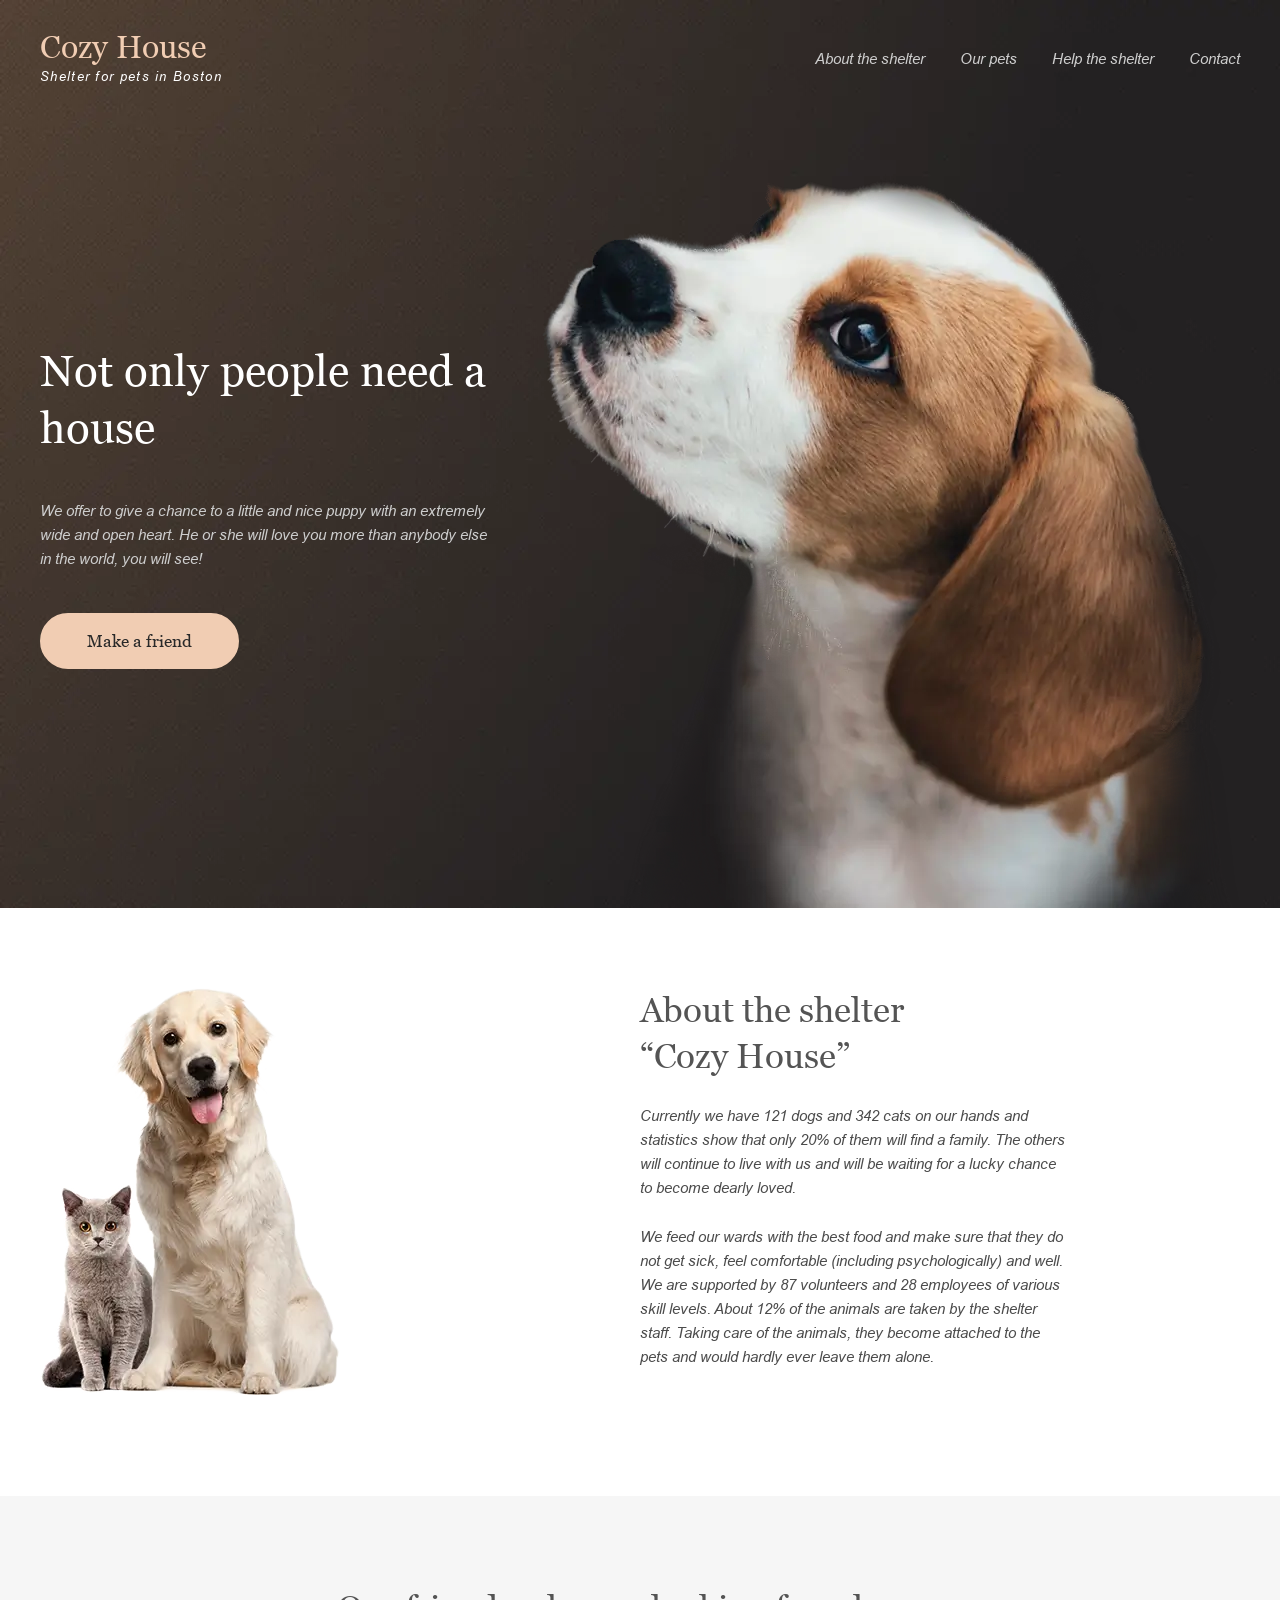
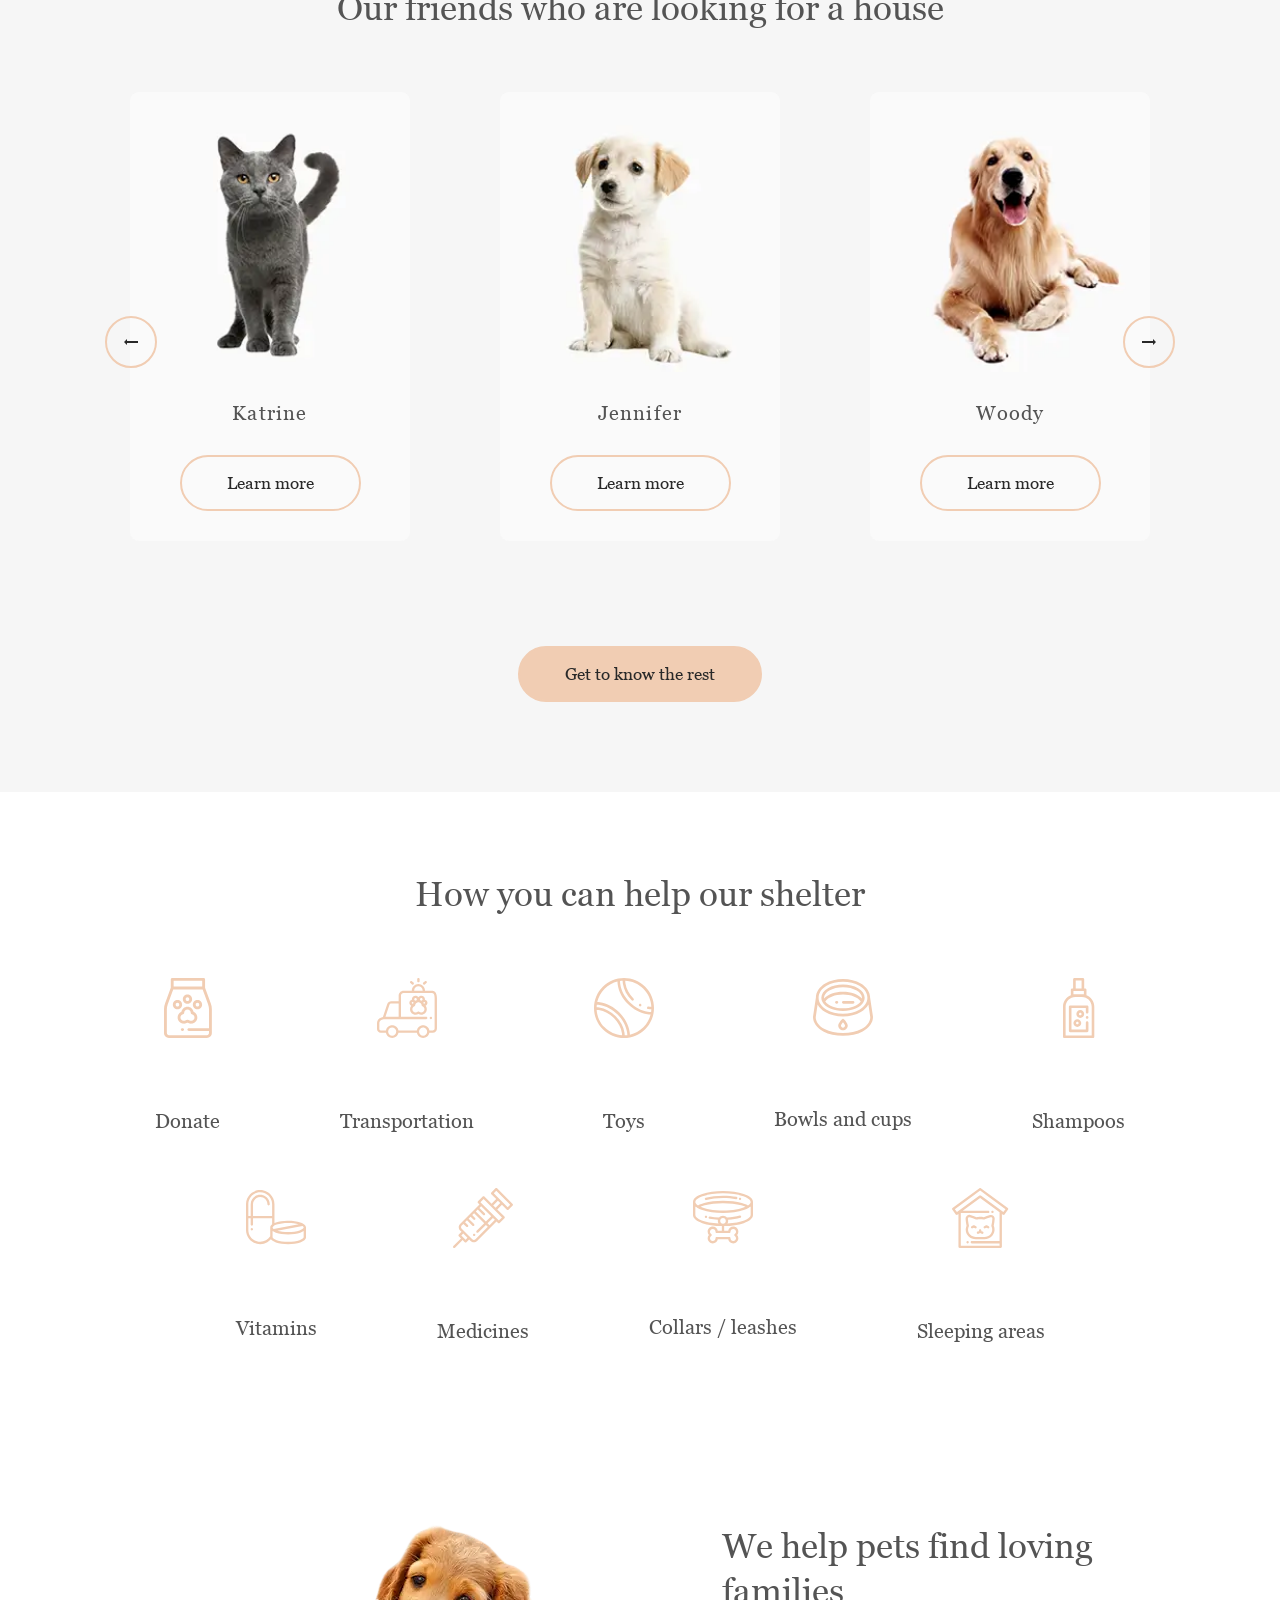
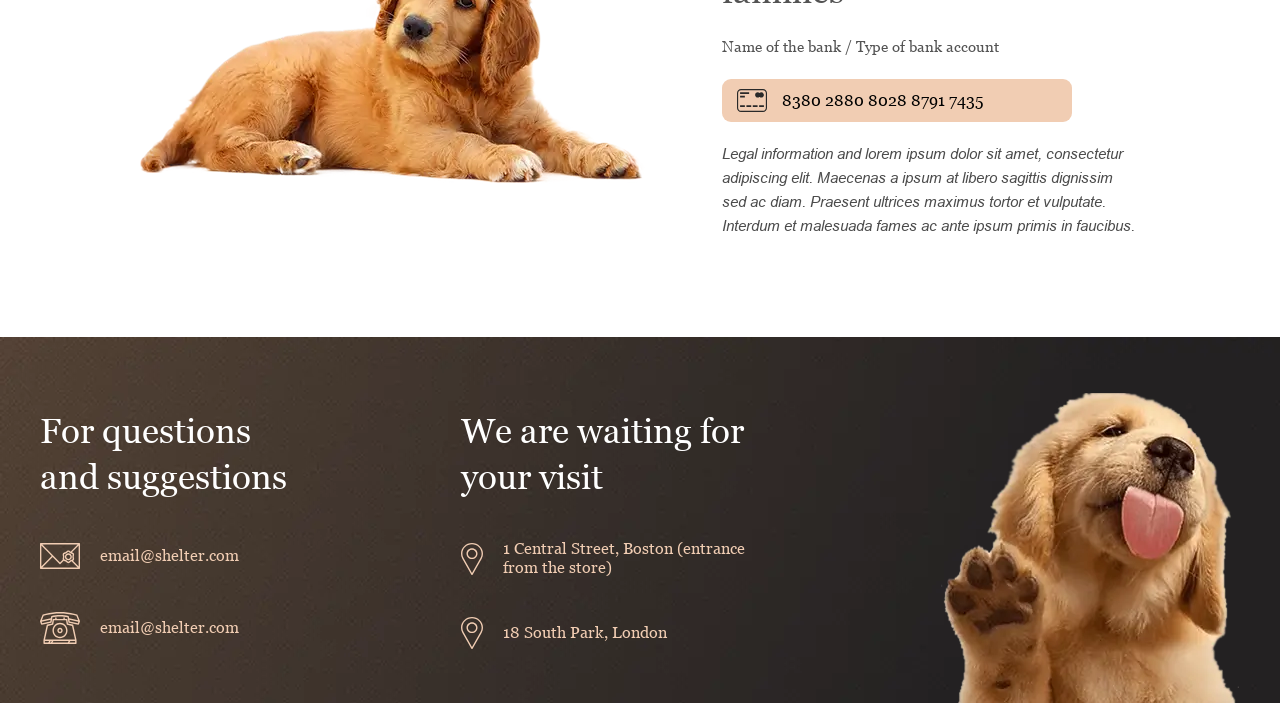
==== commit 91791e94: "feat: complete website layout and styles" ====
--- a/index.html
+++ b/index.html
@@ -137,10 +137,12 @@
 									</div>
 								</div>
 							</div>
-						</div>
-						<button class="slider__button slider__button--next">
-							<img src="img/svg/arrow.svg" alt="arrow">
-						</button>
+							<button class="slider__button slider__button--next">
+								<img src="img/svg/arrow.svg" alt="arrow">
+							</button>
+
+						</div>
+
 					</div>
 					<a href="our-pets.html" target="blank" class="pets__button button button__bograund">Get to know the rest</a>
 				</div>
@@ -155,7 +157,7 @@
 					<div class="help__cards">
 						<a href="#" class="help__card-link card-link">
 							<img src="img/svg/food.svg" alt="food" class="card-link__icon">
-							<h4 class="card-link__title">Donate</h4>
+							<h3 class="card-link__title">Donate</h3>
 						</a>
 						<a href="#" class="help__card-link card-link">
 							<img src="img/svg/transportation.svg" alt="transportation" class="card-link__icon">
@@ -163,31 +165,31 @@
 						</a>
 						<a href="#" class="help__card-link card-link">
 							<img src="img/svg/toys.svg" alt="toys" class="card-link__icon">
-							<h4 class="card-link__title">Toys</h4>
+							<h3 class="card-link__title">Toys</h3>
 						</a>
 						<a href="#" class="help__card-link card-link">
 							<img src="img/svg/bowls-and-cups.svg" alt="bowls-and-cups" class="card-link__icon">
-							<h4 class="card-link__title">Bowls and cups</h4>
+							<h3 class="card-link__title">Bowls and cups</h3>
 						</a>
 						<a href="#" class="help__card-link card-link">
 							<img src="img/svg/shampoos.svg" alt="shampoos" class="card-link__icon">
-							<h4 class="card-link__title">Shampoos</h4>
+							<h3 class="card-link__title">Shampoos</h3>
 						</a>
 						<a href="#" class="help__card-link card-link">
 							<img src="img/svg/vitamins.svg" alt="vitamins" class="card-link__icon">
-							<h4 class="card-link__title">Vitamins</h4>
+							<h3 class="card-link__title">Vitamins</h3>
 						</a>
 						<a href="#" class="help__card-link card-link">
 							<img src="img/svg/medicines.svg" alt="medicines" class="card-link__icon">
-							<h4 class="card-link__title">Medicines</h4>
+							<h3 class="card-link__title">Medicines</h3>
 						</a>
 						<a href="#" class="help__card-link card-link">
 							<img src="img/svg/collars-or-leashes.svg" alt="collars-or-leashes" class="card-link__icon">
-							<h4 class="card-link__title">Collars / leashes</h4>
+							<h3 class="card-link__title">Collars / leashes</h3>
 						</a>
 						<a href="#" class="help__card-link card-link">
 							<img src="img/svg/sleeping-area.svg" alt="sleeping-area" class="card-link__icon">
-							<h4 class="card-link__title">Sleeping areas</h4>
+							<h3 class="card-link__title">Sleeping areas</h3>
 						</a>
 					</div>
 				</div>
--- a/css/style.css
+++ b/css/style.css
@@ -90,7 +90,7 @@
   position: fixed;
   z-index: 50;
   inset-inline: 0;
-  padding-block-start: 30px;
+  padding-block-start: 1.875rem;
 }
 .header__container {
   display: flex;
@@ -99,11 +99,15 @@
 }
 .header__logo {
   display: grid;
+}
+.header__logo--link:hover {
+  border-block-end: 3px solid var(--color-primary);
+  color: var(--color-dark-l);
 }
 .header__logo-title {
   font-family: var(--font-family);
   font-size: 32px;
-  line-height: 110%;
+  line-height: 1.1;
   color: var(--color-dark-l);
 }
 .header__logo-title--bg {
@@ -123,7 +127,7 @@
   flex-wrap: wrap;
   align-items: center;
   justify-content: center;
-  gap: 35px;
+  gap: 2.1875rem;
   line-height: 1.6;
 }
 .menu__item {
@@ -161,6 +165,9 @@
 }
 .page__donation {
   padding-block: 5.0625rem 6.1875rem;
+}
+.page__our-hero {
+  display: none;
 }
 .page__our-pets {
   padding-block-start: 7.5rem;
@@ -207,7 +214,13 @@
 }
 .about__content {
   order: 2;
-  width: 400px;
+  max-width: 430px;
+}
+.about__content h2 {
+  max-width: 350px;
+}
+.about__content :not(:last-child) {
+  margin-block-end: 25px;
 }
 .about__img {
   margin-inline-end: 120px;
@@ -285,6 +298,9 @@
 }
 .our-pets__content {
   text-align: center;
+}
+.our-pets__content:not(:last-child) {
+  margin-block-end: 75px;
 }
 /* Стилі для footer */
 .footer {
@@ -383,24 +399,28 @@
 .content__text :not(:last-child) {
   margin-block-end: 25px;
 }
-.slider {
+.slider__swiper {
   position: relative;
   z-index: 0;
 }
 .slider__button {
+  width: 52px;
+  aspect-ratio: 52/52;
   border-radius: 50%;
   border: 2px solid var(--color-primary);
   display: flex;
-  padding: 19px;
+  align-items: center;
+  justify-content: center;
+  padding: 1.1875rem;
 }
 .slider__button--prev {
   position: absolute;
-  left: -10%;
+  left: 0;
   top: 50%;
 }
 .slider__button--next {
   position: absolute;
-  right: -10%;
+  right: 0;
   top: 50%;
   rotate: 180deg;
 }
@@ -411,10 +431,11 @@
   margin-block-end: 45px;
 }
 .slider__track {
-  display: grid;
-  grid-template-columns: repeat(auto-fill, minmax(270px, 1fr));
+  display: flex;
   -moz-column-gap: 90px;
        column-gap: 90px;
+  justify-content: center;
+  flex-wrap: wrap;
 }
 .slider__track--gap {
   gap: 40px;
@@ -422,23 +443,39 @@
 .slider__slide {
   background: var(--color-light-s);
   padding-block-end: 1.875rem;
+  border-radius: 9px;
+  width: 280px;
+}
+.slider__slide:hover {
+  box-shadow: 0 2px 35px 14px rgba(13, 13, 13, 0.04);
+  background: var(--color-light-xl);
+}
+.slider__slide:hover .slide__button {
+  color: var(--color-dark-3xl);
+  background: var(--color-primary-light);
 }
 .slider__navigation {
   display: flex;
   align-items: center;
   justify-content: center;
-  -moz-column-gap: 20px;
-       column-gap: 20px;
+  -moz-column-gap: 1.25rem;
+       column-gap: 1.25rem;
 }
 .slider__paginator {
+  width: 3.25rem;
+  aspect-ratio: 52/52;
   text-align: center;
   border: 2px solid var(--color-primary);
   border-radius: 50%;
-  padding: 0.875rem 1.3125rem;
+  padding: 0.6875rem 0.6125rem;
   font-size: 20px;
   line-height: 1.15;
   text-align: center;
   color: var(--color-dark-3xl);
+}
+.slider__paginator:hover {
+  color: var(--color-dark-3xl);
+  background: var(--color-primary-light);
 }
 
 .slide__image img {
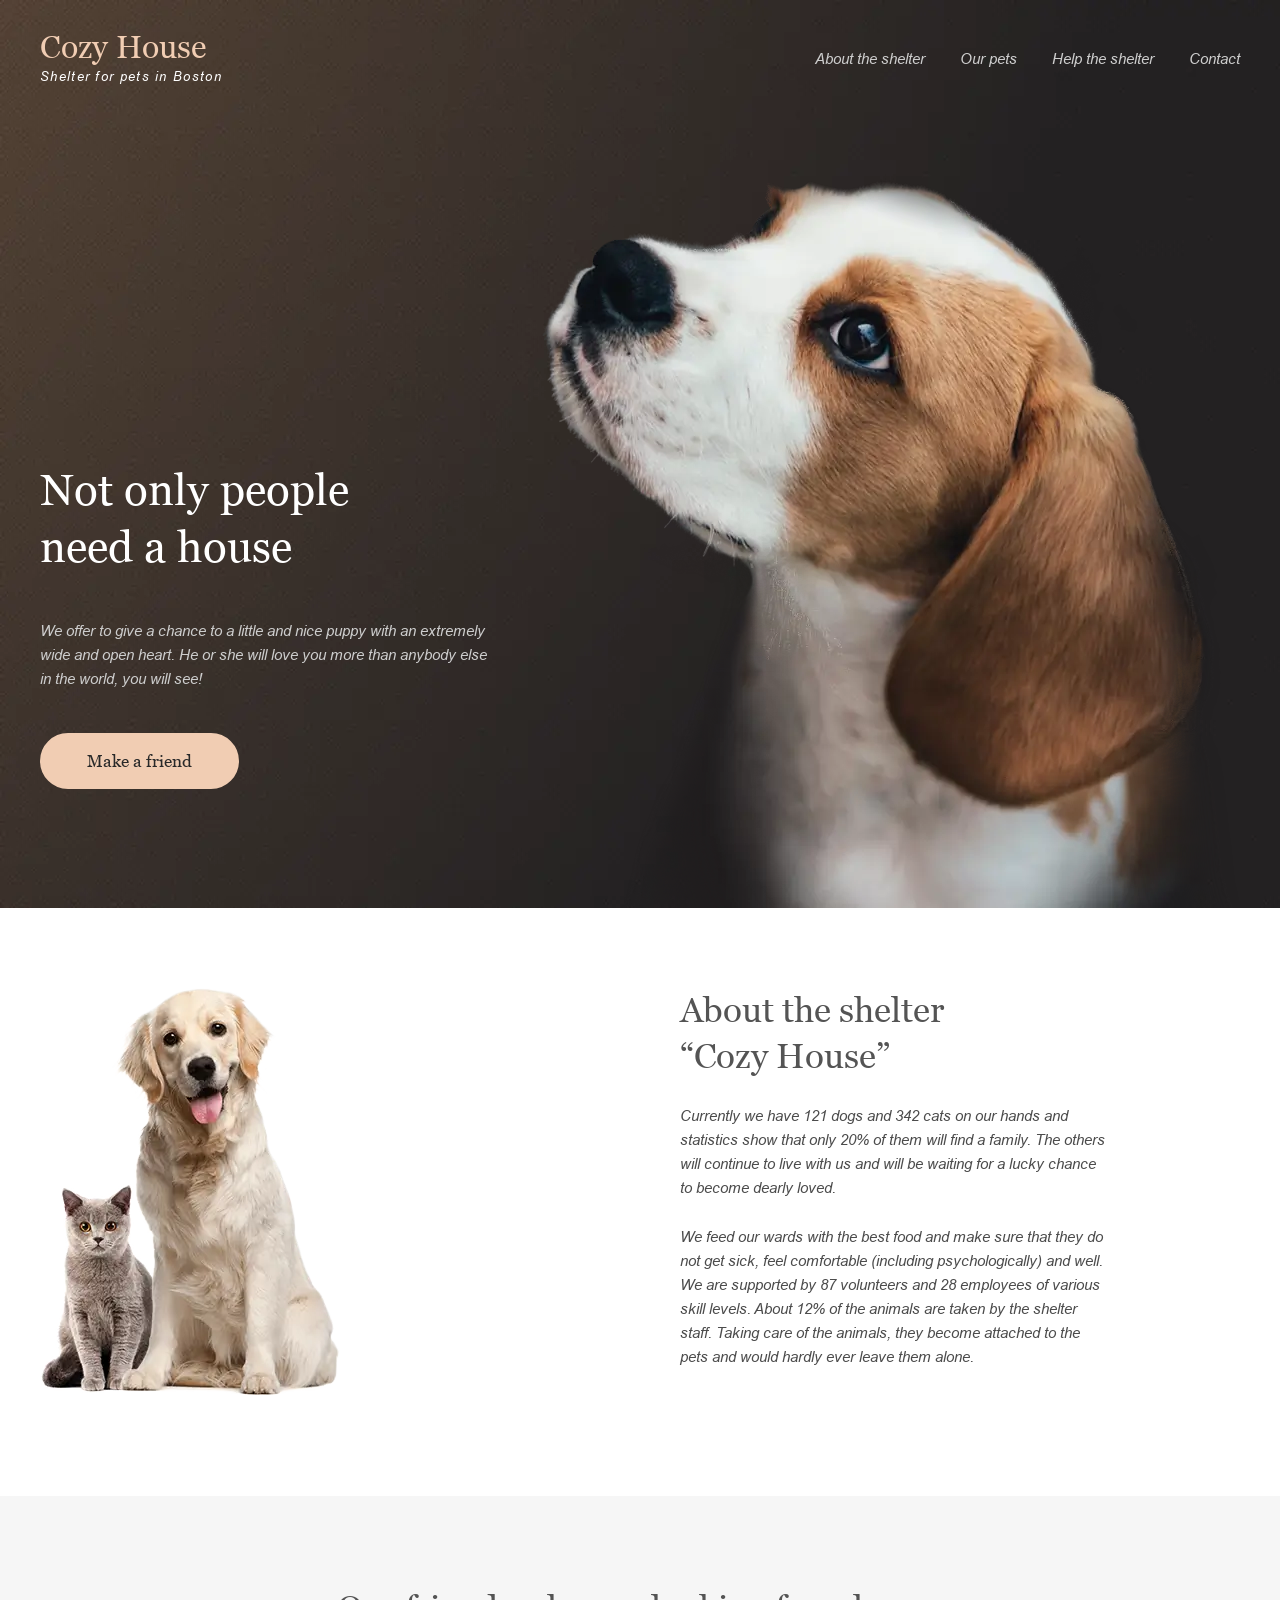
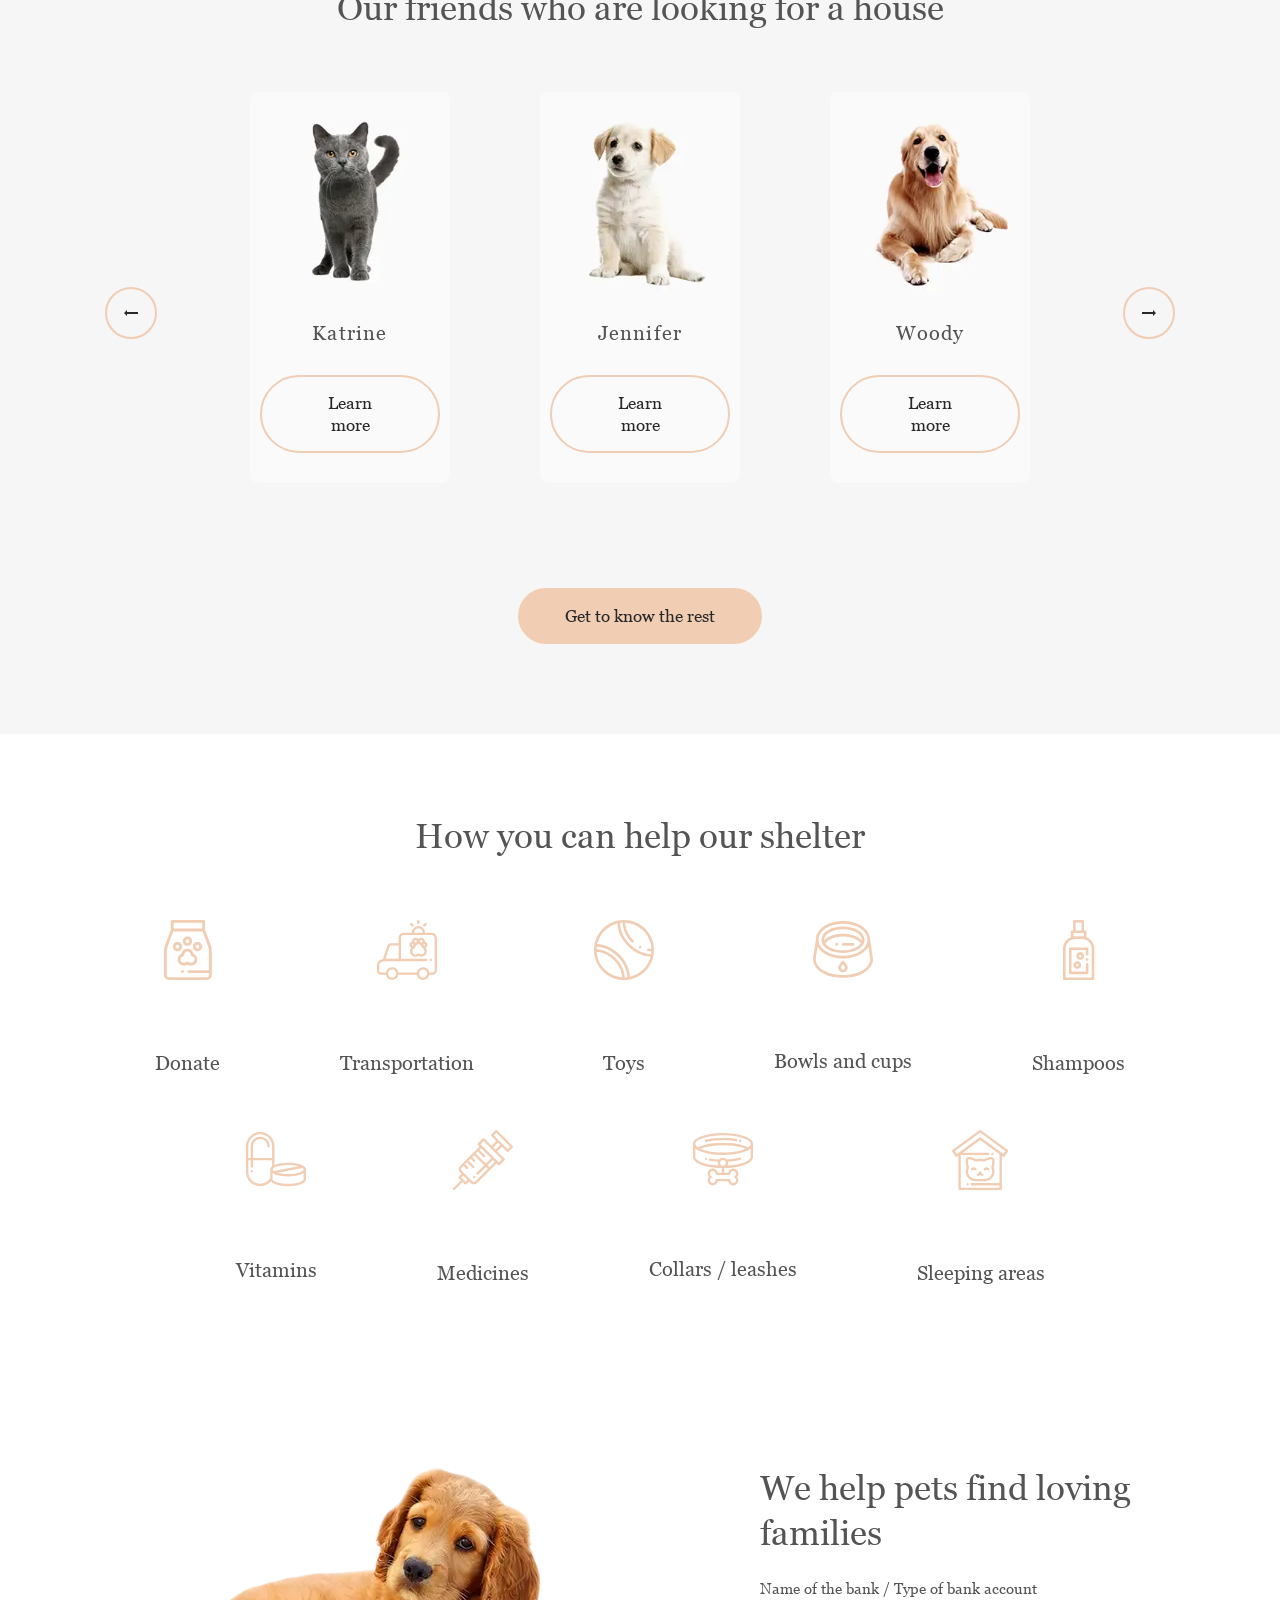
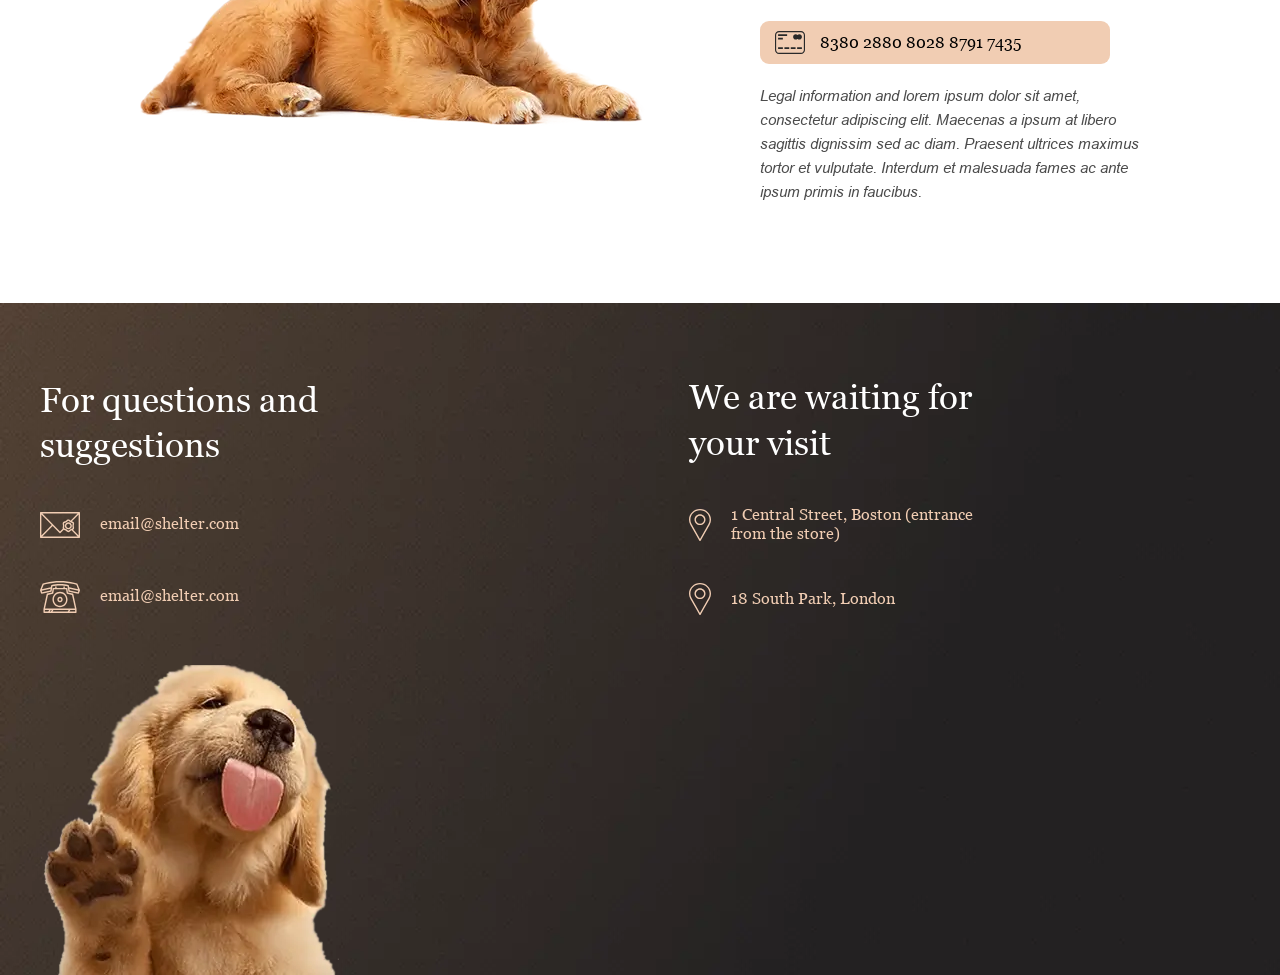
==== commit 3441dbc9: "feat: complete part 2 responsive design" ====
--- a/index.html
+++ b/index.html
@@ -50,7 +50,7 @@
 				<div class="hero__container">
 					<div class="hero__body">
 						<div class="hero__component">
-							<h1 class="hero__title">Not only people need a house</h1>
+							<h1 class="hero__title">Not only people<br> need a house</h1>
 							<div class="hero__text">
 								<p>
 									We offer to give a chance to a little and nice puppy with an extremely wide and
@@ -100,9 +100,7 @@
 					</div>
 					<div class="pets__slider slider">
 						<div class="slider__swiper">
-							<button class="slider__button slider__button--prev">
-								<img src="img/svg/arrow.svg" alt="arrow">
-							</button>
+
 							<div class="slider__wrapper">
 								<div class="slider__track">
 									<!-- 1 слайд -->
@@ -137,10 +135,14 @@
 									</div>
 								</div>
 							</div>
-							<button class="slider__button slider__button--next">
-								<img src="img/svg/arrow.svg" alt="arrow">
-							</button>
-
+							<div class="slider__buttons">
+								<button class="slider__button slider__button--prev">
+									<img src="img/svg/arrow.svg" alt="arrow">
+								</button>
+								<button class="slider__button slider__button--next">
+									<img src="img/svg/arrow.svg" alt="arrow">
+								</button>
+							</div>
 						</div>
 
 					</div>
--- a/css/style.css
+++ b/css/style.css
@@ -122,6 +122,11 @@
 .header__logo-text--bg {
   color: var(--color-light-xl);
 }
+@media (max-width: 640px) {
+  .menu__body {
+    display: none;
+  }
+}
 .menu__list {
   display: flex;
   flex-wrap: wrap;
@@ -148,17 +153,49 @@
 .icon-menu {
   display: none;
 }
+@media (max-width: 640px) {
+  .icon-menu {
+    display: inline-block;
+    width: 30px;
+    height: 22px;
+    position: relative;
+    display: flex;
+    align-items: center;
+    justify-content: center;
+  }
+  .icon-menu span, .icon-menu::before, .icon-menu::after {
+    content: "";
+    position: absolute;
+    width: 100%;
+    height: 2px;
+    background-color: var(--color-primary);
+  }
+  .icon-menu::before {
+    top: 0;
+    left: 0;
+  }
+  .icon-menu::after {
+    bottom: 0;
+    left: 0;
+  }
+}
 
 /* Стилі для main */
 .page__hero {
-  padding-block-start: 11.25rem;
   background: url(../img/image/background.webp) 0 0/cover no-repeat scroll;
+}
+@media (min-width: 980px) {
+  .page__hero {
+    padding-block-start: 11.25rem;
+  }
 }
 .page__about {
   padding-block: 5rem 6.25rem;
 }
-.page__pets {
-  padding: 5.625rem;
+@media (min-width: 770px) {
+  .page__pets {
+    padding: 5.625rem;
+  }
 }
 .page__help {
   padding-block: 5rem 6.25rem;
@@ -177,40 +214,68 @@
   display: flex;
   -moz-column-gap: 2.625rem;
        column-gap: 2.625rem;
+  row-gap: 100px;
+  justify-content: space-between;
+  align-items: center;
+}
+@media (max-width: 980px) {
+  .hero__body {
+    flex-wrap: wrap;
+  }
 }
 .hero__component {
+  flex: 1 1 460px;
   padding-block-start: 10.1875rem;
+}
+@media (max-width: 980px) {
+  .hero__component {
+    display: flex;
+    flex-direction: column;
+    align-items: center;
+    padding-block-start: 103px;
+  }
 }
 .hero__component :not(:last-child) {
   margin-block-end: 2.625rem;
 }
 .hero__title {
   font-family: var(--font-family);
-  font-weight: 400;
   font-size: 44px;
   line-height: 130%;
   color: var(--color-light-xl);
 }
 .hero__text {
   font-family: var(--second-family);
-  font-weight: 400;
   font-size: 15px;
-  line-height: 160%;
+  line-height: 1.6;
   color: var(--color-dark-s);
 }
+@media (max-width: 980px) {
+  .hero__text {
+    max-width: 400px;
+  }
+}
 .hero__image {
+  flex: 1 1 auto;
   aspect-ratio: 698/728;
+  align-content: flex-end;
 }
 .hero__image img {
+  width: 100%;
   -o-object-fit: cover;
      object-fit: cover;
 }
 
 .about__blok {
   display: grid;
-  grid-template-columns: 1fr 1fr;
-  align-self: center;
-  justify-self: center;
+  grid-template-columns: repeat(auto-fill, minmax(430px, 1fr));
+  gap: 80px;
+}
+@media (max-width: 890px) {
+  .about__blok {
+    align-self: center;
+    justify-self: center;
+  }
 }
 .about__content {
   order: 2;
@@ -282,13 +347,27 @@
 .donation__body {
   padding-inline: 6.25rem;
   display: flex;
-  -moz-column-gap: 4.8125rem;
-       column-gap: 4.8125rem;
+  flex-wrap: wrap;
+  gap: 60px;
+}
+.donation__imege {
+  flex: 1 0 505px;
+}
+@media (max-width: 770px) {
+  .donation__imege {
+    order: 2;
+  }
 }
 .donation__content {
+  flex: 0 1 380px;
   display: flex;
   flex-direction: column;
   gap: 1.25rem;
+}
+@media (max-width: 770px) {
+  .donation__content {
+    order: 1;
+  }
 }
 
 .our-pets__container {
@@ -310,16 +389,30 @@
   margin-block-start: 56px;
   display: flex;
   flex-wrap: wrap;
-  gap: 160px;
+  justify-content: space-between;
+  align-items: center;
+  gap: 50px;
+}
+@media (max-width: 998px) {
+  .footer__container {
+    justify-content: center;
+  }
 }
 .footer__list {
-  flex-basis: 61.65%;
   padding-block-start: 16px;
   display: flex;
-  gap: 160px;
-}
-.footer__item:first-of-type {
-  width: 48%;
+  flex-wrap: wrap;
+  justify-content: space-between;
+  align-items: center;
+  gap: 50px;
+}
+@media (max-width: 660px) {
+  .footer__list {
+    justify-content: center;
+  }
+}
+.footer__item {
+  flex-basis: 300px;
 }
 .footer__title {
   font-size: 35px;
@@ -330,6 +423,7 @@
   width: 300px;
 }
 .footer__imege img {
+  width: 100%;
   aspect-ratio: 300/310;
   -o-object-fit: cover;
      object-fit: cover;
@@ -403,6 +497,19 @@
   position: relative;
   z-index: 0;
 }
+.slider__buttons {
+  display: flex;
+  align-items: center;
+  justify-content: space-between;
+}
+@media (min-width: 770px) {
+  .slider__buttons {
+    width: 100%;
+    position: absolute;
+    left: 0;
+    top: 50%;
+  }
+}
 .slider__button {
   width: 52px;
   aspect-ratio: 52/52;
@@ -413,29 +520,32 @@
   justify-content: center;
   padding: 1.1875rem;
 }
-.slider__button--prev {
-  position: absolute;
-  left: 0;
-  top: 50%;
-}
 .slider__button--next {
-  position: absolute;
-  right: 0;
-  top: 50%;
   rotate: 180deg;
 }
 .slider__button:hover {
   background: var(--color-primary-light);
 }
+.slider__wrapper {
+  display: flex;
+  justify-content: center;
+}
 .slider__wrapper:not(:last-child) {
   margin-block-end: 45px;
 }
 .slider__track {
+  max-width: 990px;
   display: flex;
   -moz-column-gap: 90px;
        column-gap: 90px;
   justify-content: center;
   flex-wrap: wrap;
+}
+@media (max-width: 770px) {
+  .slider__track {
+    width: 710px;
+    overflow: hidden;
+  }
 }
 .slider__track--gap {
   gap: 40px;
@@ -444,7 +554,7 @@
   background: var(--color-light-s);
   padding-block-end: 1.875rem;
   border-radius: 9px;
-  width: 280px;
+  width: 200px;
 }
 .slider__slide:hover {
   box-shadow: 0 2px 35px 14px rgba(13, 13, 13, 0.04);
